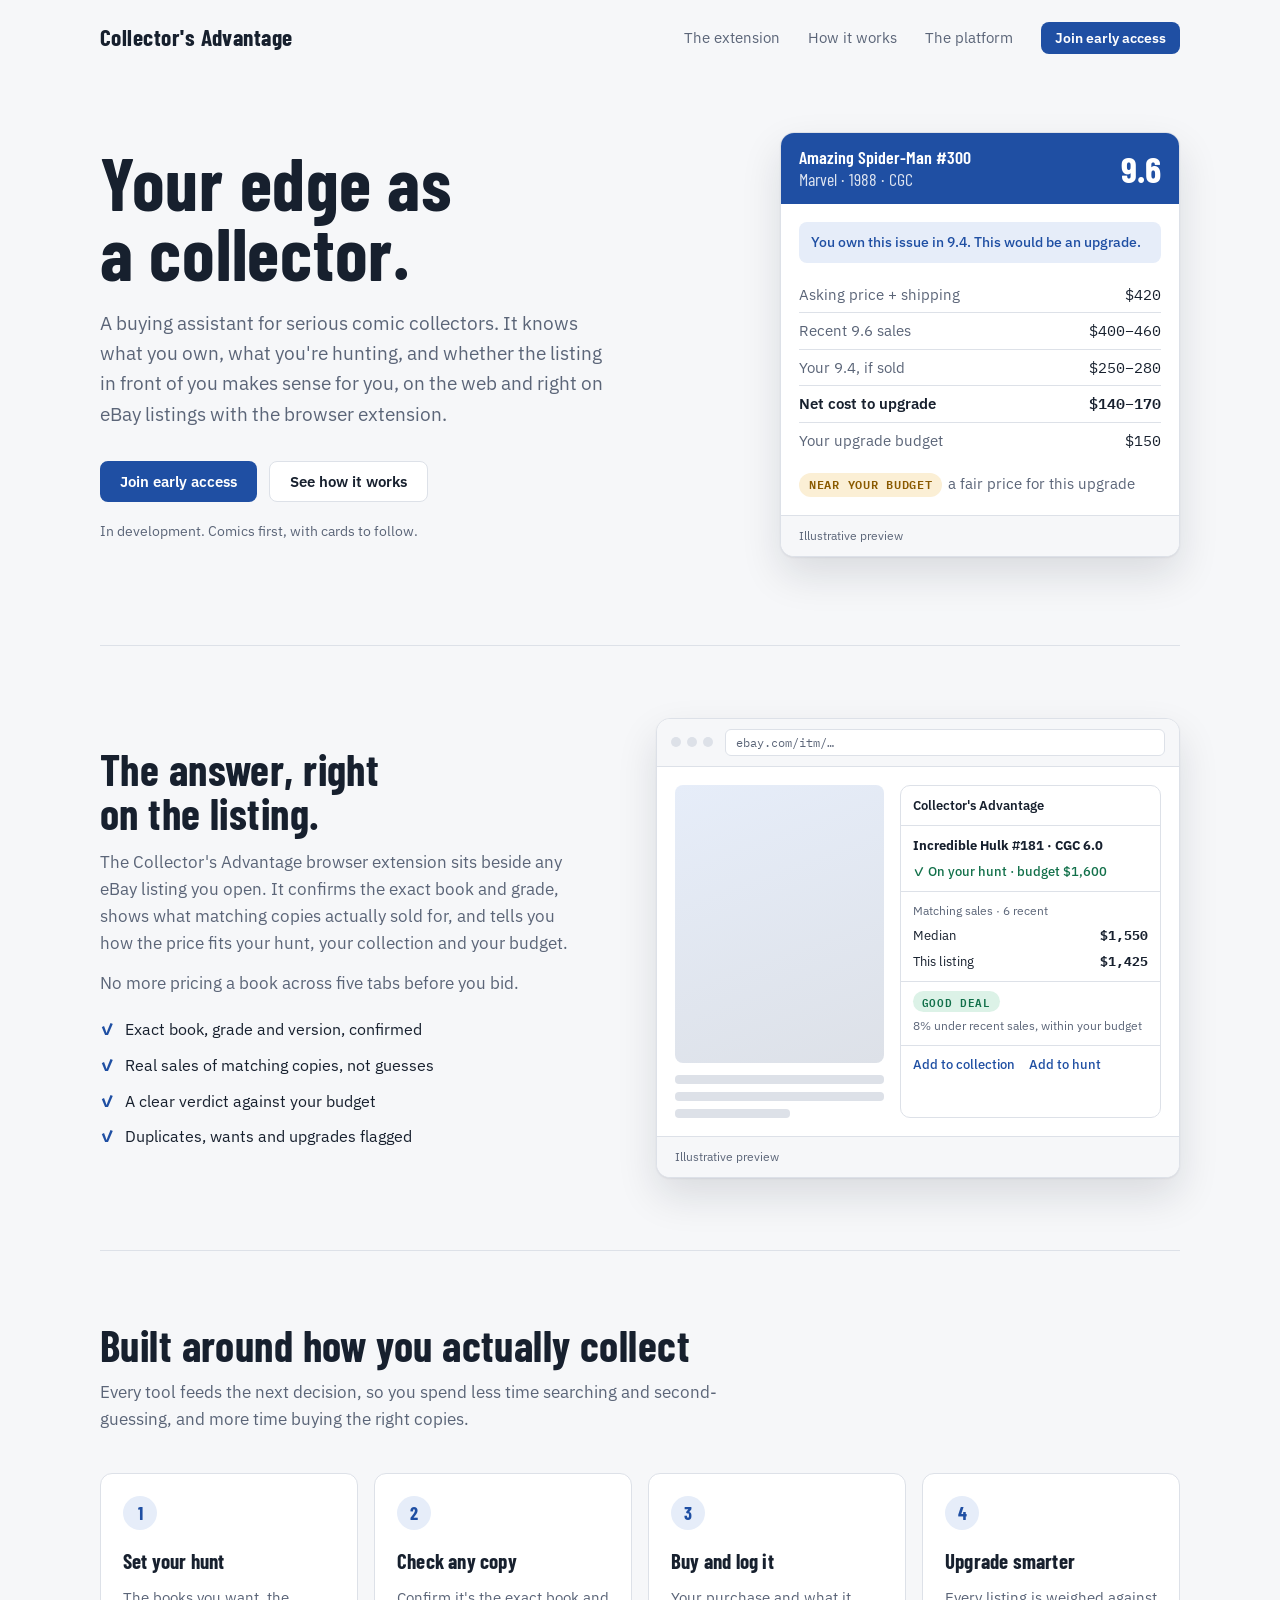
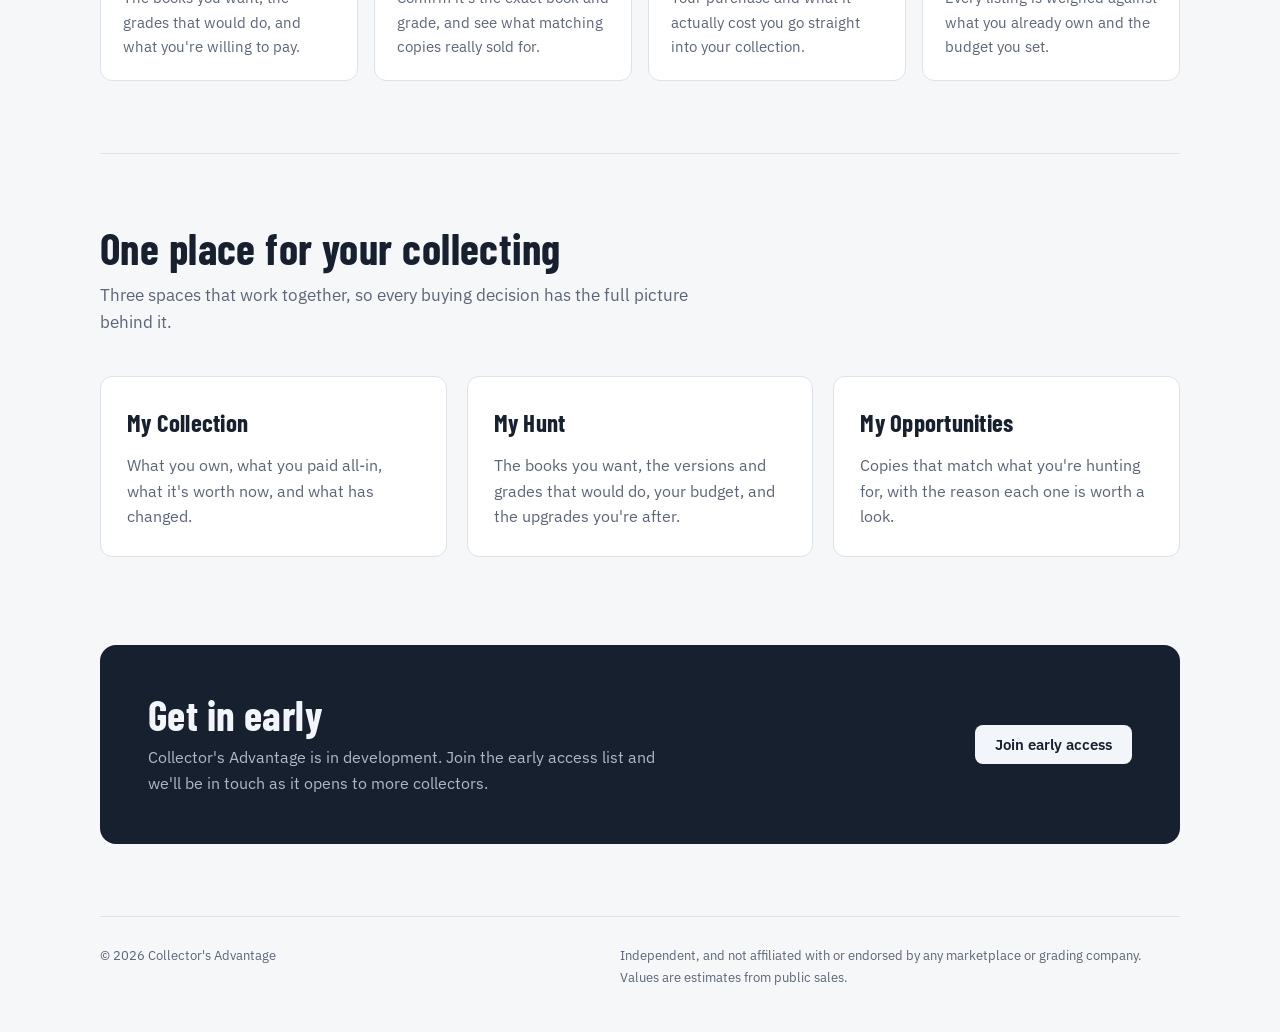
==== index.html @ 4ac9e735 "Collector's Advantage landing page" ====
<!doctype html>
<html lang="en">
<head>
  <meta charset="utf-8">
  <meta name="viewport" content="width=device-width, initial-scale=1, viewport-fit=cover">
  <title>Collector's Advantage</title>
  <meta name="description" content="A buying assistant for serious comic collectors. It knows what you own, what you're hunting, and whether a listing makes sense for you. In development.">
  <link rel="preconnect" href="https://fonts.googleapis.com">
  <link rel="preconnect" href="https://fonts.gstatic.com" crossorigin>
  <link rel="stylesheet" href="https://fonts.googleapis.com/css2?family=Barlow+Condensed:wght@600;700&family=IBM+Plex+Sans:wght@400;500;600&family=IBM+Plex+Mono:wght@500&display=swap">
  <style>
    /* Layout: nav with call to action; hero with the platform promise beside an upgrade preview; the collecting loop; the platform's three areas plus the listing check; early-access band */
    :root {
      --bg: #f6f7f9;
      --surface: #ffffff;
      --ink: #17202e;
      --muted: #5b6578;
      --line: #dde1e8;
      --accent: #1f4fa3;
      --accent-hover: #1a4389;
      --accent-ink: #ffffff;
      --accent-soft: #e6edf9;
      --warn: #8a5a00;
      --warn-soft: #fbefd5;
      --band: #17202e;
      --band-ink: #f2f5fa;
      --band-muted: #aeb8c9;
      --font-display: "Barlow Condensed", "Arial Narrow", sans-serif;
      --font-body: "IBM Plex Sans", system-ui, -apple-system, sans-serif;
      --font-data: "IBM Plex Mono", ui-monospace, Menlo, monospace;
      color-scheme: light;
    }
    @media (prefers-color-scheme: dark) {
      :root {
        --bg: #10141b; --surface: #171d27; --ink: #e7ebf2; --muted: #9aa4b6; --line: #2a3342;
        --accent: #7ea6ef; --accent-hover: #9ab9f3; --accent-ink: #0d1626; --accent-soft: #1c2a44;
        --warn: #f0c060; --warn-soft: #3a2d10;
        --band: #1c2a44; --band-ink: #f2f5fa; --band-muted: #b7c3d8;
        color-scheme: dark;
      }
    }
    * { box-sizing: border-box; }
    html { -webkit-text-size-adjust: 100%; scroll-behavior: smooth; }
    @media (prefers-reduced-motion: reduce) { html { scroll-behavior: auto; } }
    body {
      margin: 0; background: var(--bg); color: var(--ink);
      font: 16px/1.6 var(--font-body);
      padding-left: max(16px, env(safe-area-inset-left, 0px));
      padding-right: max(16px, env(safe-area-inset-right, 0px));
    }
    .wrap { max-width: 1080px; margin: 0 auto; }
    h1, h2, h3 { font-family: var(--font-display); margin: 0; text-wrap: balance; letter-spacing: .01em; }
    p { margin: 0; }
    a { color: var(--accent); }
    a:focus-visible, .btn:focus-visible { outline: 2px solid var(--accent); outline-offset: 3px; }
    .num { font-family: var(--font-data); font-variant-numeric: tabular-nums; }

    /* Buttons */
    .btn { display: inline-flex; align-items: center; gap: 8px; padding: 12px 20px; border-radius: 8px; font: 600 .95rem/1 var(--font-body); text-decoration: none; transition: background-color .15s, border-color .15s, transform .15s; }
    .btn-primary { background: var(--accent); color: var(--accent-ink); }
    .btn-primary:hover { background: var(--accent-hover); }
    .btn-secondary { border: 1px solid var(--line); background: var(--surface); color: var(--ink); }
    .btn-secondary:hover { border-color: var(--muted); }
    .btn-small { padding: 9px 14px; font-size: .88rem; }
    @media (prefers-reduced-motion: no-preference) { .btn:active { transform: translateY(1px); } }

    /* Nav */
    nav { display: flex; justify-content: space-between; align-items: center; padding-block: 22px; gap: 24px; }
    .brand { font: 700 1.45rem/1 var(--font-display); letter-spacing: .02em; color: var(--ink); text-decoration: none; }
    .nav-links { display: flex; align-items: center; gap: 28px; font-size: .93rem; }
    .nav-links a:not(.btn) { color: var(--muted); text-decoration: none; }
    .nav-links a:not(.btn):hover { color: var(--ink); }

    /* Hero */
    .hero { display: grid; grid-template-columns: minmax(0, 1.15fr) minmax(0, 1fr); gap: 56px; align-items: center; padding-block: 56px 88px; }
    .hero h1 { font-size: clamp(2.8rem, 7vw, 4.6rem); line-height: .96; font-weight: 700; }
    .hero .lede { font-size: 1.18rem; color: var(--muted); max-width: 46ch; margin-top: 20px; }
    .actions { display: flex; flex-wrap: wrap; gap: 12px; margin-top: 32px; }
    .note { margin-top: 18px; font-size: .88rem; color: var(--muted); }

    /* Upgrade preview, slab-label style */
    .slab { background: var(--surface); border: 1px solid var(--line); border-radius: 14px; overflow: hidden; box-shadow: 0 1px 2px rgba(15, 25, 45, .06), 0 18px 40px rgba(15, 25, 45, .12); max-width: 400px; justify-self: end; width: 100%; }
    .slab-label { background: var(--accent); color: var(--accent-ink); padding: 14px 18px; display: flex; justify-content: space-between; align-items: center; gap: 12px; }
    .slab-label .t { font: 600 1.12rem/1.2 var(--font-display); }
    .slab-label .t span { font-weight: 400; opacity: .85; }
    .slab-label .g { font: 700 2.3rem/1 var(--font-display); }
    .slab-body { padding: 18px; display: grid; gap: 14px; font-size: .92rem; }
    .owned { background: var(--accent-soft); color: var(--accent); border-radius: 8px; padding: 9px 12px; font-weight: 500; font-size: .88rem; }
    .kv { display: grid; grid-template-columns: minmax(0, 1fr) auto; margin: 0; }
    .kv dt, .kv dd { padding: 6px 0; border-top: 1px solid var(--line); }
    .kv dt { color: var(--muted); }
    .kv dd { margin: 0; text-align: right; font-family: var(--font-data); font-variant-numeric: tabular-nums; }
    .kv dt:first-of-type, .kv dd:first-of-type { border-top: 0; }
    .kv .total { color: var(--ink); font-weight: 600; }
    .verdict { display: inline-block; font: 600 .74rem/1 var(--font-data); letter-spacing: .06em; padding: 6px 10px; border-radius: 999px; background: var(--warn-soft); color: var(--warn); margin-right: 6px; }
    .muted { color: var(--muted); }
    .caption { font-size: .78rem; color: var(--muted); padding: 10px 18px; border-top: 1px solid var(--line); background: var(--bg); }

    /* Sections */
    section { padding-block: 72px; border-top: 1px solid var(--line); }
    .section-head { display: grid; gap: 12px; max-width: 640px; margin-bottom: 40px; }
    .section-head h2 { font-size: clamp(2rem, 4.4vw, 2.7rem); line-height: 1.02; }
    .section-head p { color: var(--muted); font-size: 1.05rem; }

    .steps { list-style: none; margin: 0; padding: 0; display: grid; grid-template-columns: repeat(4, minmax(0, 1fr)); gap: 16px; counter-reset: s; }
    .steps li { counter-increment: s; background: var(--surface); border: 1px solid var(--line); border-radius: 12px; padding: 22px; display: grid; gap: 8px; align-content: start; }
    .steps li::before { content: counter(s); display: grid; place-items: center; width: 34px; height: 34px; border-radius: 50%; background: var(--accent-soft); color: var(--accent); font: 700 1.15rem/1 var(--font-display); margin-bottom: 6px; }
    .steps h3 { font-size: 1.3rem; }
    .steps p { color: var(--muted); font-size: .95rem; }

    .areas { display: grid; grid-template-columns: repeat(3, minmax(0, 1fr)); gap: 20px; }
    .area { background: var(--surface); border: 1px solid var(--line); border-radius: 12px; padding: 26px; display: grid; gap: 10px; align-content: start; }
    .area h3 { font-size: 1.55rem; }
    .area p { color: var(--muted); }
    .anywhere { margin-top: 20px; background: var(--surface); border: 1px solid var(--line); border-radius: 12px; padding: 26px; display: grid; grid-template-columns: minmax(0, 1fr) minmax(0, 1.4fr); gap: 32px; align-items: center; }
    .anywhere h3 { font-size: 1.55rem; }
    .anywhere p { color: var(--muted); }

    /* Extension feature: copy beside a browser-window preview */
    .split { display: grid; grid-template-columns: minmax(0, 1fr) minmax(0, 1.05fr); gap: 56px; align-items: center; }
    .split-text { display: grid; gap: 14px; }
    .split-text h2 { font-size: clamp(2rem, 4.4vw, 2.7rem); line-height: 1.02; }
    .split-text p { color: var(--muted); font-size: 1.05rem; max-width: 48ch; }
    .checks { list-style: none; margin: 6px 0 0; padding: 0; display: grid; gap: 10px; }
    .checks li { display: flex; gap: 10px; align-items: baseline; }
    .checks li::before { content: "✓"; color: var(--accent); font-weight: 700; }
    .ext { background: var(--surface); border: 1px solid var(--line); border-radius: 14px; overflow: hidden; box-shadow: 0 1px 2px rgba(15, 25, 45, .06), 0 18px 40px rgba(15, 25, 45, .12); }
    .ext-bar { display: flex; align-items: center; gap: 12px; padding: 10px 14px; border-bottom: 1px solid var(--line); background: var(--bg); }
    .ext-dots { display: flex; gap: 6px; }
    .ext-dots i { width: 10px; height: 10px; border-radius: 50%; background: var(--line); }
    .ext-url { flex: 1; font: .78rem/1 var(--font-data); color: var(--muted); background: var(--surface); border: 1px solid var(--line); border-radius: 6px; padding: 6px 10px; }
    .ext-body { display: grid; grid-template-columns: minmax(0, 1fr) minmax(0, 1.25fr); gap: 16px; padding: 18px; }
    .ext-listing { display: grid; gap: 12px; align-content: start; }
    .ext-photo { aspect-ratio: 3 / 4; border-radius: 8px; background: linear-gradient(160deg, var(--accent-soft), var(--line)); }
    .ext-lines { display: grid; gap: 8px; }
    .ext-lines i { height: 9px; border-radius: 4px; background: var(--line); }
    .ext-lines i.short { width: 55%; }
    .ext-panel { border: 1px solid var(--line); border-radius: 10px; font-size: .84rem; display: grid; align-content: start; }
    .ext-head { padding: 9px 12px; border-bottom: 1px solid var(--line); font-weight: 600; }
    .ext-sec { padding: 9px 12px; border-bottom: 1px solid var(--line); display: grid; gap: 4px; }
    .ext-ok { color: #12704a; font-weight: 500; }
    .ext-m { color: var(--muted); font-size: .78rem; }
    .ext-row { display: flex; justify-content: space-between; }
    .ext-pill { justify-self: start; font: 600 .7rem/1 var(--font-data); letter-spacing: .06em; padding: 5px 9px; border-radius: 999px; background: #dcf2e7; color: #12704a; }
    .ext-actions { display: flex; gap: 14px; padding: 9px 12px; color: var(--accent); font-weight: 500; font-size: .8rem; }

    /* Early access band */
    .band { background: var(--band); color: var(--band-ink); border-radius: 16px; padding: 48px; display: grid; grid-template-columns: minmax(0, 1fr) auto; gap: 32px; align-items: center; }
    .band h2 { font-size: clamp(2rem, 4.4vw, 2.6rem); line-height: 1.02; }
    .band p { color: var(--band-muted); margin-top: 10px; max-width: 54ch; }
    .band .btn-primary { background: var(--band-ink); color: var(--band); }
    .band .btn-primary:hover { background: #ffffff; }
    .early { border-top: 0; padding-top: 16px; }

    footer { padding-block: 28px 44px; border-top: 1px solid var(--line); color: var(--muted); font-size: .84rem; display: flex; flex-wrap: wrap; justify-content: space-between; gap: 8px 32px; }
    footer .legal { max-width: 70ch; }

    @media (max-width: 960px) {
      .steps { grid-template-columns: repeat(2, minmax(0, 1fr)); }
    }
    @media (max-width: 860px) {
      .nav-links a:not(.btn) { display: none; }
      .hero { grid-template-columns: minmax(0, 1fr); gap: 40px; padding-block: 24px 56px; }
      .slab { justify-self: stretch; max-width: none; }
      .areas, .anywhere, .split { grid-template-columns: minmax(0, 1fr); }
      .split { gap: 32px; }
      .anywhere { gap: 8px; }
      .band { grid-template-columns: minmax(0, 1fr); padding: 32px 24px; }
      section { padding-block: 52px; }
    }
    @media (max-width: 560px) {
      .steps { grid-template-columns: minmax(0, 1fr); }
    }
  </style>
</head>
<body>
  <div class="wrap">
    <nav aria-label="Main">
      <a class="brand" href="/">Collector's Advantage</a>
      <div class="nav-links">
        <a href="#extension">The extension</a>
        <a href="#how">How it works</a>
        <a href="#platform">The platform</a>
        <a class="btn btn-primary btn-small" href="mailto:hello@collectoradvantage.com?subject=Early%20access">Join early access</a>
      </div>
    </nav>

    <header class="hero">
      <div>
        <h1>Your edge as a collector.</h1>
        <p class="lede">A buying assistant for serious comic collectors. It knows what you own, what you're hunting, and whether the listing in front of you makes sense for you, on the web and right on eBay listings with the browser extension.</p>
        <div class="actions">
          <a class="btn btn-primary" href="mailto:hello@collectoradvantage.com?subject=Early%20access">Join early access</a>
          <a class="btn btn-secondary" href="#how">See how it works</a>
        </div>
        <p class="note">In development. Comics first, with cards to follow.</p>
      </div>

      <aside class="slab" aria-label="Preview of an upgrade check">
        <div class="slab-label">
          <div class="t">Amazing Spider-Man #300<br><span>Marvel · 1988 · CGC</span></div>
          <div class="g">9.6</div>
        </div>
        <div class="slab-body">
          <div class="owned">You own this issue in 9.4. This would be an upgrade.</div>
          <dl class="kv">
            <dt>Asking price + shipping</dt><dd>$420</dd>
            <dt>Recent 9.6 sales</dt><dd>$400–460</dd>
            <dt>Your 9.4, if sold</dt><dd>$250–280</dd>
            <dt class="total">Net cost to upgrade</dt><dd class="total">$140–170</dd>
            <dt>Your upgrade budget</dt><dd>$150</dd>
          </dl>
          <div><span class="verdict">NEAR YOUR BUDGET</span><span class="muted">a fair price for this upgrade</span></div>
        </div>
        <div class="caption">Illustrative preview</div>
      </aside>
    </header>

    <section id="extension" aria-labelledby="extension-title">
      <div class="split">
        <div class="split-text">
          <h2 id="extension-title">The answer, right on the listing.</h2>
          <p>The Collector's Advantage browser extension sits beside any eBay listing you open. It confirms the exact book and grade, shows what matching copies actually sold for, and tells you how the price fits your hunt, your collection and your budget.</p>
          <p>No more pricing a book across five tabs before you bid.</p>
          <ul class="checks">
            <li>Exact book, grade and version, confirmed</li>
            <li>Real sales of matching copies, not guesses</li>
            <li>A clear verdict against your budget</li>
            <li>Duplicates, wants and upgrades flagged</li>
          </ul>
        </div>
        <aside class="ext" aria-label="Preview of the browser extension on a listing">
          <div class="ext-bar"><span class="ext-dots" aria-hidden="true"><i></i><i></i><i></i></span><span class="ext-url">ebay.com/itm/…</span></div>
          <div class="ext-body">
            <div class="ext-listing" aria-hidden="true">
              <div class="ext-photo"></div>
              <div class="ext-lines"><i></i><i></i><i class="short"></i></div>
            </div>
            <div class="ext-panel">
              <div class="ext-head">Collector's Advantage</div>
              <div class="ext-sec"><b>Incredible Hulk #181 · CGC 6.0</b><div class="ext-ok">✓ On your hunt · budget $1,600</div></div>
              <div class="ext-sec"><div class="ext-m">Matching sales · 6 recent</div><div class="ext-row"><span>Median</span><b class="num">$1,550</b></div><div class="ext-row"><span>This listing</span><b class="num">$1,425</b></div></div>
              <div class="ext-sec"><span class="ext-pill">GOOD DEAL</span><div class="ext-m">8% under recent sales, within your budget</div></div>
              <div class="ext-actions"><span>Add to collection</span><span>Add to hunt</span></div>
            </div>
          </div>
          <div class="caption">Illustrative preview</div>
        </aside>
      </div>
    </section>

    <section id="how" aria-labelledby="how-title">
      <div class="section-head">
        <h2 id="how-title">Built around how you actually collect</h2>
        <p>Every tool feeds the next decision, so you spend less time searching and second-guessing, and more time buying the right copies.</p>
      </div>
      <ol class="steps">
        <li><h3>Set your hunt</h3><p>The books you want, the grades that would do, and what you're willing to pay.</p></li>
        <li><h3>Check any copy</h3><p>Confirm it's the exact book and grade, and see what matching copies really sold for.</p></li>
        <li><h3>Buy and log it</h3><p>Your purchase and what it actually cost you go straight into your collection.</p></li>
        <li><h3>Upgrade smarter</h3><p>Every listing is weighed against what you already own and the budget you set.</p></li>
      </ol>
    </section>

    <section id="platform" aria-labelledby="platform-title">
      <div class="section-head">
        <h2 id="platform-title">One place for your collecting</h2>
        <p>Three spaces that work together, so every buying decision has the full picture behind it.</p>
      </div>
      <div class="areas">
        <div class="area"><h3>My Collection</h3><p>What you own, what you paid all-in, what it's worth now, and what has changed.</p></div>
        <div class="area"><h3>My Hunt</h3><p>The books you want, the versions and grades that would do, your budget, and the upgrades you're after.</p></div>
        <div class="area"><h3>My Opportunities</h3><p>Copies that match what you're hunting for, with the reason each one is worth a look.</p></div>
      </div>
    </section>

    <section class="early" aria-labelledby="early-title">
      <div class="band">
        <div>
          <h2 id="early-title">Get in early</h2>
          <p>Collector's Advantage is in development. Join the early access list and we'll be in touch as it opens to more collectors.</p>
        </div>
        <a class="btn btn-primary" href="mailto:hello@collectoradvantage.com?subject=Early%20access">Join early access</a>
      </div>
    </section>

    <footer>
      <span>© 2026 Collector's Advantage</span>
      <span class="legal">Independent, and not affiliated with or endorsed by any marketplace or grading company. Values are estimates from public sales.</span>
    </footer>
  </div>
</body>
</html>
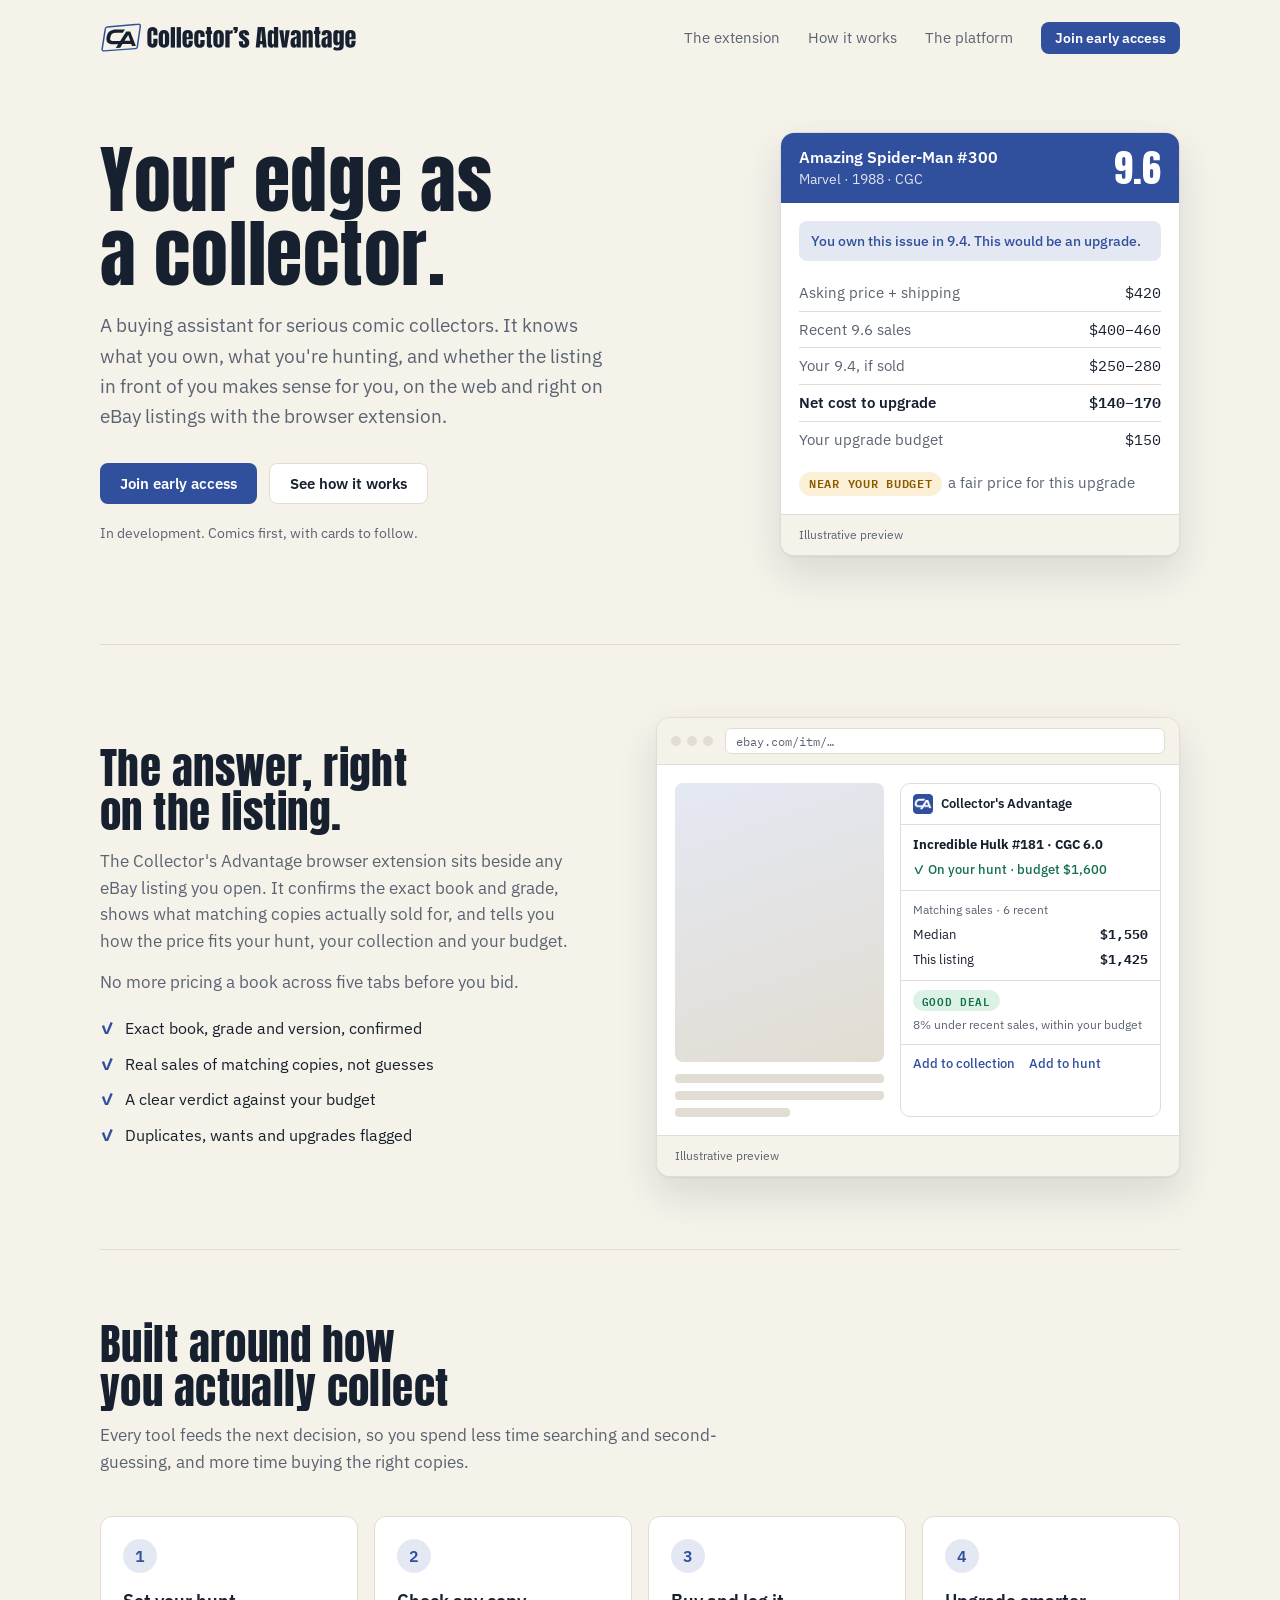
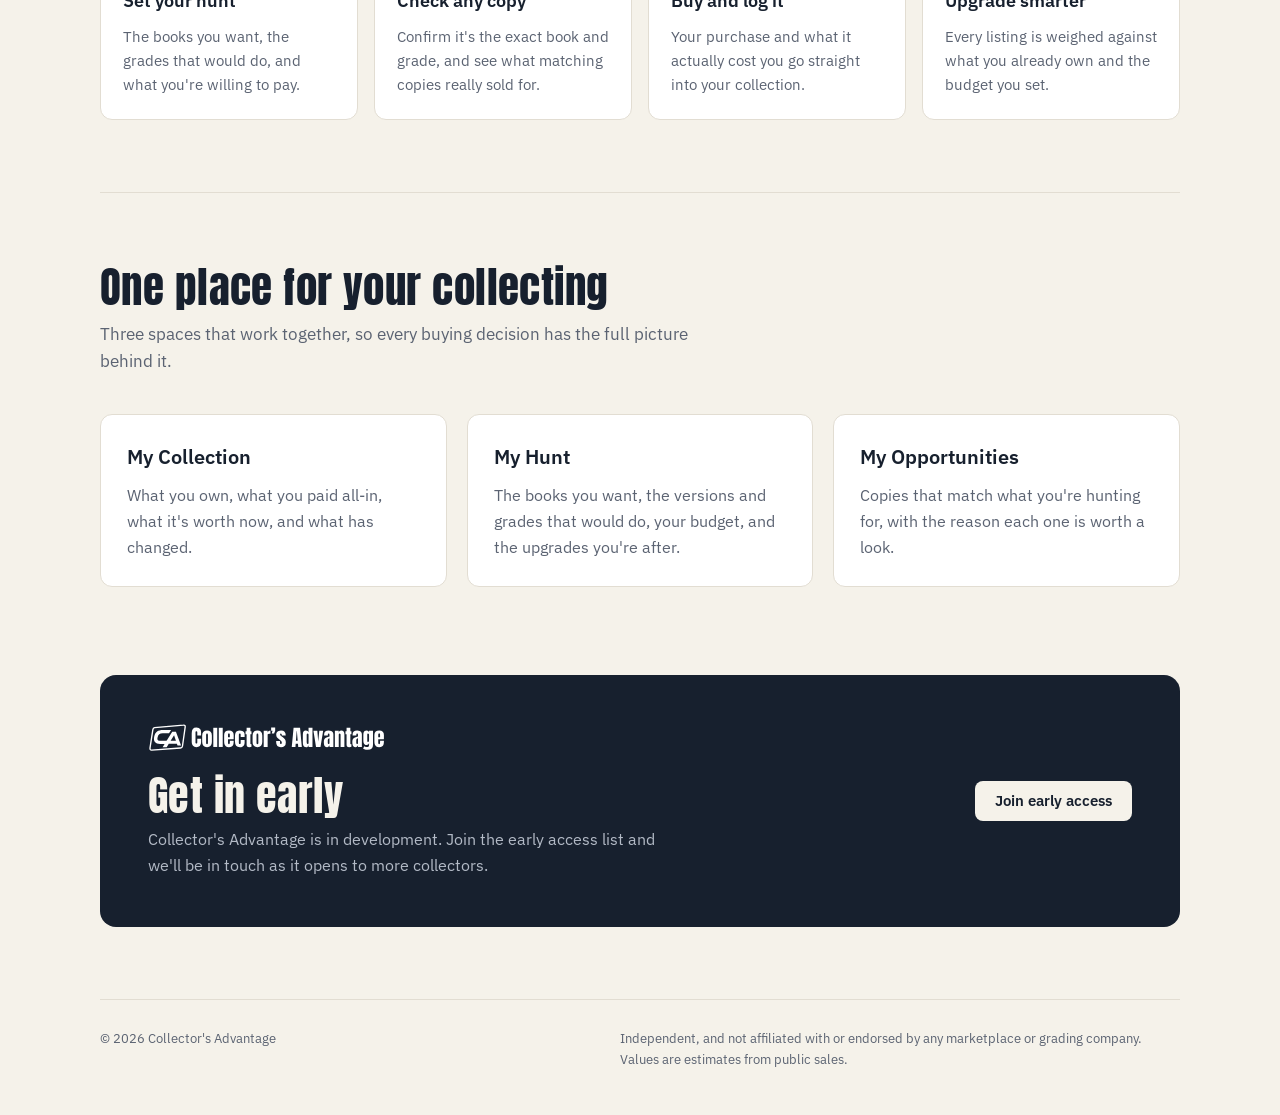
==== commit 5788b0ff: "Brand: logos, favicon, palette and Anton headings" ====
--- a/index.html
+++ b/index.html
@@ -5,27 +5,32 @@
   <meta name="viewport" content="width=device-width, initial-scale=1, viewport-fit=cover">
   <title>Collector's Advantage</title>
   <meta name="description" content="A buying assistant for serious comic collectors. It knows what you own, what you're hunting, and whether a listing makes sense for you. In development.">
+  <link rel="icon" href="brand/icons/favicon.ico" sizes="any">
+  <link rel="apple-touch-icon" href="brand/icons/icon-180.png">
+  <link rel="stylesheet" href="brand/brand-tokens.css">
   <link rel="preconnect" href="https://fonts.googleapis.com">
   <link rel="preconnect" href="https://fonts.gstatic.com" crossorigin>
-  <link rel="stylesheet" href="https://fonts.googleapis.com/css2?family=Barlow+Condensed:wght@600;700&family=IBM+Plex+Sans:wght@400;500;600&family=IBM+Plex+Mono:wght@500&display=swap">
+  <link rel="stylesheet" href="https://fonts.googleapis.com/css2?family=IBM+Plex+Sans:wght@400;500;600&family=IBM+Plex+Mono:wght@500&display=swap">
   <style>
     /* Layout: nav with call to action; hero with the platform promise beside an upgrade preview; the collecting loop; the platform's three areas plus the listing check; early-access band */
     :root {
-      --bg: #f6f7f9;
-      --surface: #ffffff;
-      --ink: #17202e;
-      --muted: #5b6578;
-      --line: #dde1e8;
-      --accent: #1f4fa3;
-      --accent-hover: #1a4389;
-      --accent-ink: #ffffff;
-      --accent-soft: #e6edf9;
+      /* Brand palette from brand/brand-tokens.css */
+      --bg: var(--ca-ivory);
+      --surface: var(--ca-white);
+      --ink: var(--ca-charcoal);
+      --muted: #5b6372;
+      --line: #e2ddd2;
+      --accent: var(--ca-cobalt);
+      --accent-hover: #27427f;
+      --accent-ink: var(--ca-white);
+      --accent-soft: #e4e8f3;
       --warn: #8a5a00;
       --warn-soft: #fbefd5;
-      --band: #17202e;
-      --band-ink: #f2f5fa;
-      --band-muted: #aeb8c9;
-      --font-display: "Barlow Condensed", "Arial Narrow", sans-serif;
+      --band: var(--ca-charcoal);
+      --band-ink: #f5f2ea;
+      --band-muted: #b3bac6;
+      /* Anton is used sparingly: h1, h2 and the slab grade only */
+      --font-display: var(--ca-font-display);
       --font-body: "IBM Plex Sans", system-ui, -apple-system, sans-serif;
       --font-data: "IBM Plex Mono", ui-monospace, Menlo, monospace;
       color-scheme: light;
@@ -33,7 +38,7 @@
     @media (prefers-color-scheme: dark) {
       :root {
         --bg: #10141b; --surface: #171d27; --ink: #e7ebf2; --muted: #9aa4b6; --line: #2a3342;
-        --accent: #7ea6ef; --accent-hover: #9ab9f3; --accent-ink: #0d1626; --accent-soft: #1c2a44;
+        --accent: #8fa9e8; --accent-hover: #a9bdee; --accent-ink: #0d1626; --accent-soft: #1c2a44;
         --warn: #f0c060; --warn-soft: #3a2d10;
         --band: #1c2a44; --band-ink: #f2f5fa; --band-muted: #b7c3d8;
         color-scheme: dark;
@@ -49,7 +54,10 @@
       padding-right: max(16px, env(safe-area-inset-right, 0px));
     }
     .wrap { max-width: 1080px; margin: 0 auto; }
-    h1, h2, h3 { font-family: var(--font-display); margin: 0; text-wrap: balance; letter-spacing: .01em; }
+    h1, h2, h3 { margin: 0; text-wrap: balance; }
+    /* Anton has a single weight; it's used only for the big headings */
+    h1, h2 { font-family: var(--font-display); font-weight: 400; letter-spacing: .01em; }
+    h3 { font-family: var(--font-body); font-weight: 600; letter-spacing: 0; }
     p { margin: 0; }
     a { color: var(--accent); }
     a:focus-visible, .btn:focus-visible { outline: 2px solid var(--accent); outline-offset: 3px; }
@@ -66,14 +74,22 @@
 
     /* Nav */
     nav { display: flex; justify-content: space-between; align-items: center; padding-block: 22px; gap: 24px; }
-    .brand { font: 700 1.45rem/1 var(--font-display); letter-spacing: .02em; color: var(--ink); text-decoration: none; }
+    /* Supplied logo artwork, referenced directly; height follows the SVG's own proportions */
+    .brand { display: block; line-height: 0; flex-shrink: 0; }
+    .brand img { display: block; height: auto; }
+    .brand .logo-full { width: 260px; }
+    .brand .logo-mark { width: 52px; display: none; }
+    @media (max-width: 560px) {
+      .brand .logo-full { display: none; }
+      .brand .logo-mark { display: block; }
+    }
     .nav-links { display: flex; align-items: center; gap: 28px; font-size: .93rem; }
     .nav-links a:not(.btn) { color: var(--muted); text-decoration: none; }
     .nav-links a:not(.btn):hover { color: var(--ink); }
 
     /* Hero */
     .hero { display: grid; grid-template-columns: minmax(0, 1.15fr) minmax(0, 1fr); gap: 56px; align-items: center; padding-block: 56px 88px; }
-    .hero h1 { font-size: clamp(2.8rem, 7vw, 4.6rem); line-height: .96; font-weight: 700; }
+    .hero h1 { font-size: clamp(2.8rem, 7vw, 4.6rem); line-height: 1; }
     .hero .lede { font-size: 1.18rem; color: var(--muted); max-width: 46ch; margin-top: 20px; }
     .actions { display: flex; flex-wrap: wrap; gap: 12px; margin-top: 32px; }
     .note { margin-top: 18px; font-size: .88rem; color: var(--muted); }
@@ -81,9 +97,9 @@
     /* Upgrade preview, slab-label style */
     .slab { background: var(--surface); border: 1px solid var(--line); border-radius: 14px; overflow: hidden; box-shadow: 0 1px 2px rgba(15, 25, 45, .06), 0 18px 40px rgba(15, 25, 45, .12); max-width: 400px; justify-self: end; width: 100%; }
     .slab-label { background: var(--accent); color: var(--accent-ink); padding: 14px 18px; display: flex; justify-content: space-between; align-items: center; gap: 12px; }
-    .slab-label .t { font: 600 1.12rem/1.2 var(--font-display); }
-    .slab-label .t span { font-weight: 400; opacity: .85; }
-    .slab-label .g { font: 700 2.3rem/1 var(--font-display); }
+    .slab-label .t { font: 600 1rem/1.3 var(--font-body); }
+    .slab-label .t span { font-weight: 400; opacity: .85; font-size: .9rem; }
+    .slab-label .g { font: 400 2.4rem/1 var(--font-display); }
     .slab-body { padding: 18px; display: grid; gap: 14px; font-size: .92rem; }
     .owned { background: var(--accent-soft); color: var(--accent); border-radius: 8px; padding: 9px 12px; font-weight: 500; font-size: .88rem; }
     .kv { display: grid; grid-template-columns: minmax(0, 1fr) auto; margin: 0; }
@@ -104,13 +120,13 @@
 
     .steps { list-style: none; margin: 0; padding: 0; display: grid; grid-template-columns: repeat(4, minmax(0, 1fr)); gap: 16px; counter-reset: s; }
     .steps li { counter-increment: s; background: var(--surface); border: 1px solid var(--line); border-radius: 12px; padding: 22px; display: grid; gap: 8px; align-content: start; }
-    .steps li::before { content: counter(s); display: grid; place-items: center; width: 34px; height: 34px; border-radius: 50%; background: var(--accent-soft); color: var(--accent); font: 700 1.15rem/1 var(--font-display); margin-bottom: 6px; }
-    .steps h3 { font-size: 1.3rem; }
+    .steps li::before { content: counter(s); display: grid; place-items: center; width: 34px; height: 34px; border-radius: 50%; background: var(--accent-soft); color: var(--accent); font: 600 1rem/1 var(--font-body); margin-bottom: 6px; }
+    .steps h3 { font-size: 1.12rem; }
     .steps p { color: var(--muted); font-size: .95rem; }
 
     .areas { display: grid; grid-template-columns: repeat(3, minmax(0, 1fr)); gap: 20px; }
     .area { background: var(--surface); border: 1px solid var(--line); border-radius: 12px; padding: 26px; display: grid; gap: 10px; align-content: start; }
-    .area h3 { font-size: 1.55rem; }
+    .area h3 { font-size: 1.25rem; }
     .area p { color: var(--muted); }
     .anywhere { margin-top: 20px; background: var(--surface); border: 1px solid var(--line); border-radius: 12px; padding: 26px; display: grid; grid-template-columns: minmax(0, 1fr) minmax(0, 1.4fr); gap: 32px; align-items: center; }
     .anywhere h3 { font-size: 1.55rem; }
@@ -136,7 +152,8 @@
     .ext-lines i { height: 9px; border-radius: 4px; background: var(--line); }
     .ext-lines i.short { width: 55%; }
     .ext-panel { border: 1px solid var(--line); border-radius: 10px; font-size: .84rem; display: grid; align-content: start; }
-    .ext-head { padding: 9px 12px; border-bottom: 1px solid var(--line); font-weight: 600; }
+    .ext-head { padding: 9px 12px; border-bottom: 1px solid var(--line); font-weight: 600; display: flex; align-items: center; gap: 8px; }
+    .ext-head img { width: 20px; height: 20px; }
     .ext-sec { padding: 9px 12px; border-bottom: 1px solid var(--line); display: grid; gap: 4px; }
     .ext-ok { color: #12704a; font-weight: 500; }
     .ext-m { color: var(--muted); font-size: .78rem; }
@@ -147,6 +164,7 @@
     /* Early access band */
     .band { background: var(--band); color: var(--band-ink); border-radius: 16px; padding: 48px; display: grid; grid-template-columns: minmax(0, 1fr) auto; gap: 32px; align-items: center; }
     .band h2 { font-size: clamp(2rem, 4.4vw, 2.6rem); line-height: 1.02; }
+    .band-logo { display: block; width: 240px; max-width: 100%; height: auto; margin-bottom: 22px; }
     .band p { color: var(--band-muted); margin-top: 10px; max-width: 54ch; }
     .band .btn-primary { background: var(--band-ink); color: var(--band); }
     .band .btn-primary:hover { background: #ffffff; }
@@ -176,7 +194,16 @@
 <body>
   <div class="wrap">
     <nav aria-label="Main">
-      <a class="brand" href="/">Collector's Advantage</a>
+      <a class="brand" href="/" aria-label="Collector’s Advantage home">
+        <picture>
+          <source media="(prefers-color-scheme: dark)" srcset="brand/logos/ca-logo-horizontal-white.svg">
+          <img class="logo-full" src="brand/logos/ca-logo-horizontal-primary.svg" alt="Collector’s Advantage" width="260" height="32">
+        </picture>
+        <picture>
+          <source media="(prefers-color-scheme: dark)" srcset="brand/logos/ca-mark-white.svg">
+          <img class="logo-mark" src="brand/logos/ca-mark-primary.svg" alt="Collector’s Advantage" width="52" height="39">
+        </picture>
+      </a>
       <div class="nav-links">
         <a href="#extension">The extension</a>
         <a href="#how">How it works</a>
@@ -237,7 +264,7 @@
               <div class="ext-lines"><i></i><i></i><i class="short"></i></div>
             </div>
             <div class="ext-panel">
-              <div class="ext-head">Collector's Advantage</div>
+              <div class="ext-head"><img src="brand/icons/icon-24.png" alt="" width="20" height="20">Collector's Advantage</div>
               <div class="ext-sec"><b>Incredible Hulk #181 · CGC 6.0</b><div class="ext-ok">✓ On your hunt · budget $1,600</div></div>
               <div class="ext-sec"><div class="ext-m">Matching sales · 6 recent</div><div class="ext-row"><span>Median</span><b class="num">$1,550</b></div><div class="ext-row"><span>This listing</span><b class="num">$1,425</b></div></div>
               <div class="ext-sec"><span class="ext-pill">GOOD DEAL</span><div class="ext-m">8% under recent sales, within your budget</div></div>
@@ -277,6 +304,7 @@
     <section class="early" aria-labelledby="early-title">
       <div class="band">
         <div>
+          <img class="band-logo" src="brand/logos/ca-logo-horizontal-white.svg" alt="Collector’s Advantage" width="240" height="30">
           <h2 id="early-title">Get in early</h2>
           <p>Collector's Advantage is in development. Join the early access list and we'll be in touch as it opens to more collectors.</p>
         </div>
--- a/brand/brand-tokens.css
+++ b/brand/brand-tokens.css
@@ -0,0 +1,16 @@
+/* Collector’s Advantage — original direction, v1 */
+:root {
+  --ca-cobalt: #304F9D;
+  --ca-ivory: #F5F2EA;
+  --ca-charcoal: #17202E;
+  --ca-white: #FFFFFF;
+  --ca-font-display: "Anton", "Arial Narrow", sans-serif;
+  --ca-font-body: system-ui, -apple-system, "Segoe UI", sans-serif;
+}
+@font-face {
+  font-family: "Anton";
+  src: url("./fonts/Anton-Regular.ttf") format("truetype");
+  font-style: normal;
+  font-weight: 400;
+  font-display: swap;
+}
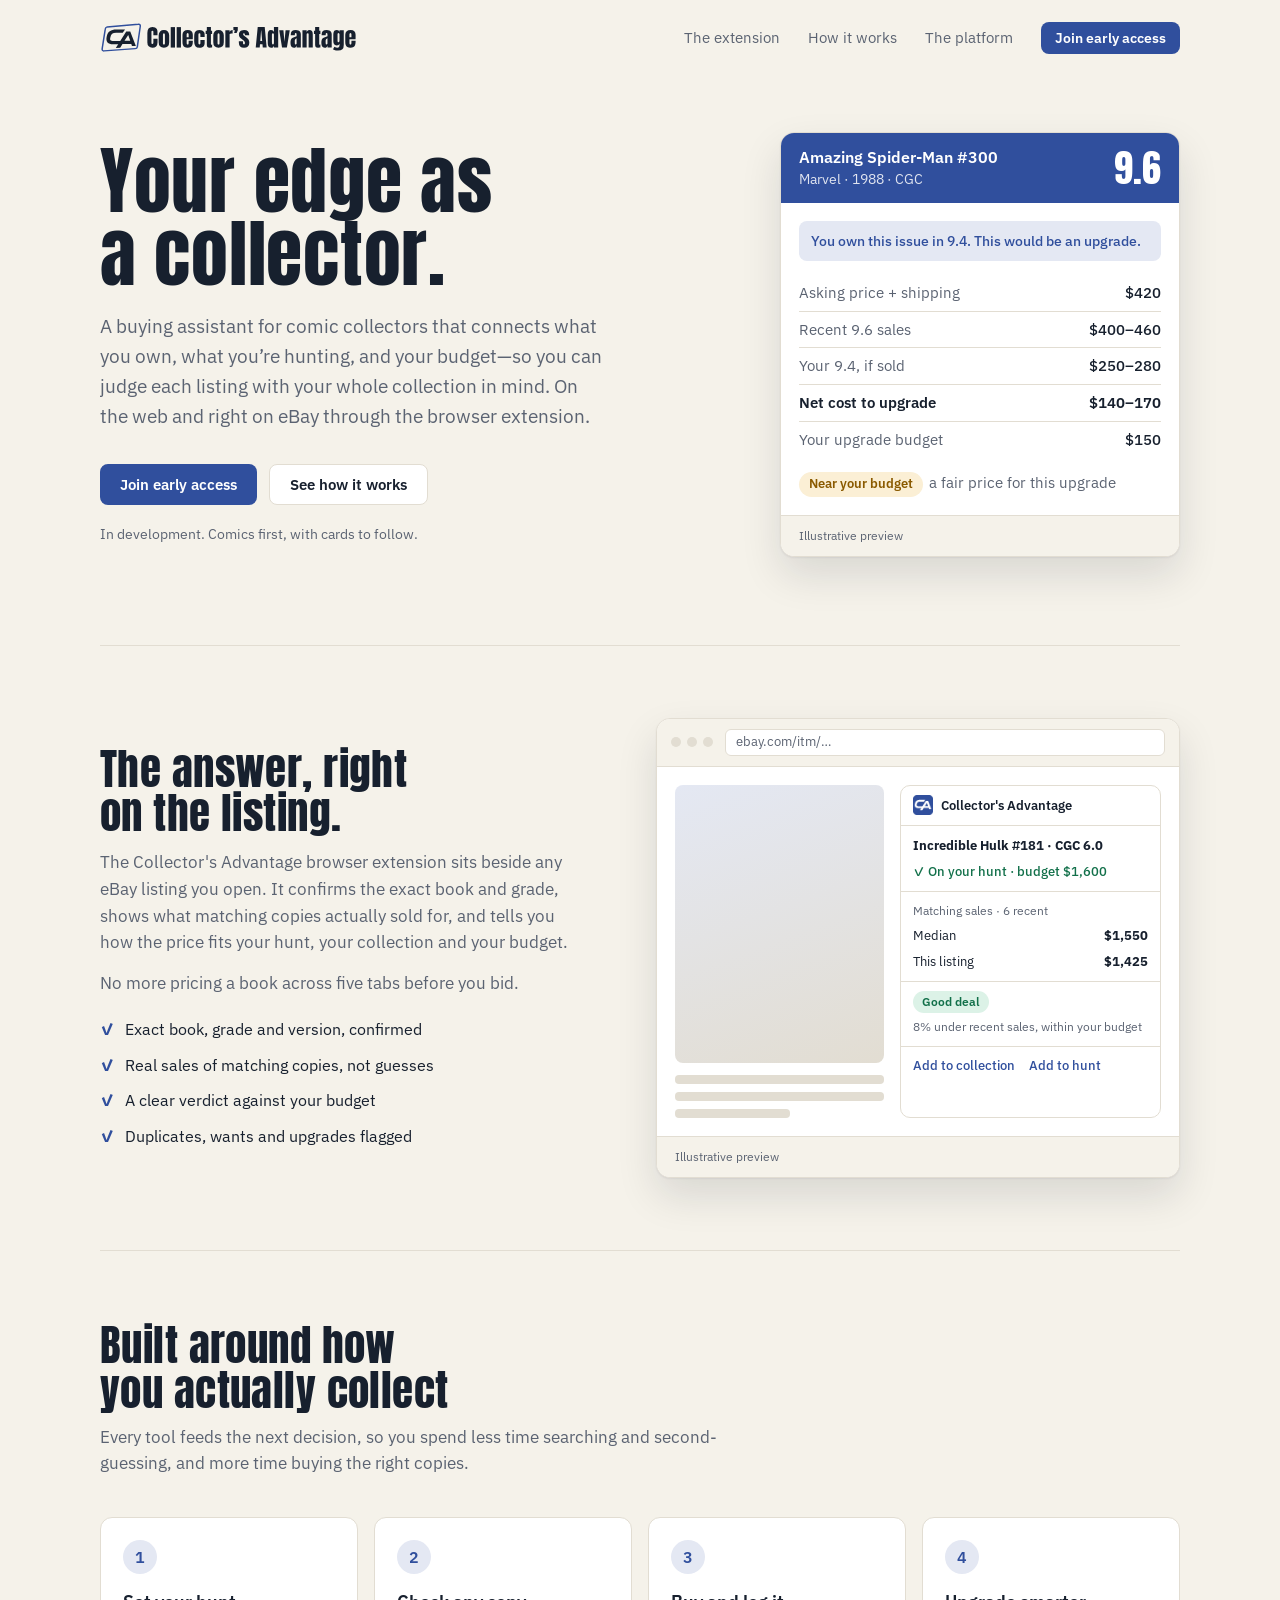
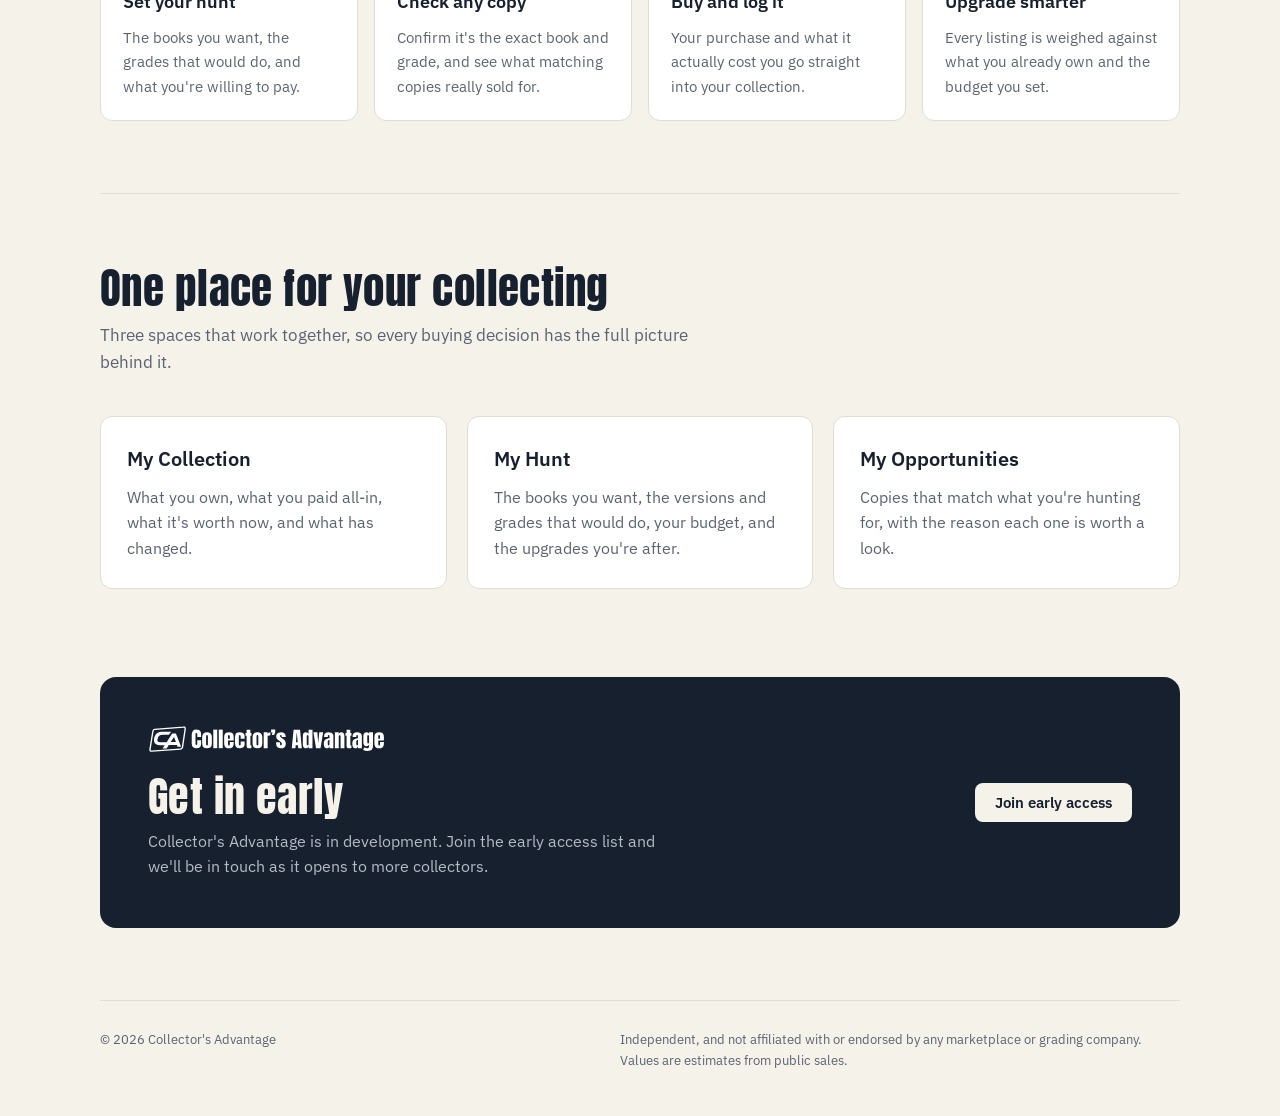
==== commit 189e347e: "Hero copy; regular-width type for prices and labels in previews" ====
--- a/index.html
+++ b/index.html
@@ -10,7 +10,7 @@
   <link rel="stylesheet" href="brand/brand-tokens.css">
   <link rel="preconnect" href="https://fonts.googleapis.com">
   <link rel="preconnect" href="https://fonts.gstatic.com" crossorigin>
-  <link rel="stylesheet" href="https://fonts.googleapis.com/css2?family=IBM+Plex+Sans:wght@400;500;600&family=IBM+Plex+Mono:wght@500&display=swap">
+  <link rel="stylesheet" href="https://fonts.googleapis.com/css2?family=IBM+Plex+Sans:wght@400;500;600&display=swap">
   <style>
     /* Layout: nav with call to action; hero with the platform promise beside an upgrade preview; the collecting loop; the platform's three areas plus the listing check; early-access band */
     :root {
@@ -32,7 +32,6 @@
       /* Anton is used sparingly: h1, h2 and the slab grade only */
       --font-display: var(--ca-font-display);
       --font-body: "IBM Plex Sans", system-ui, -apple-system, sans-serif;
-      --font-data: "IBM Plex Mono", ui-monospace, Menlo, monospace;
       color-scheme: light;
     }
     @media (prefers-color-scheme: dark) {
@@ -61,7 +60,7 @@
     p { margin: 0; }
     a { color: var(--accent); }
     a:focus-visible, .btn:focus-visible { outline: 2px solid var(--accent); outline-offset: 3px; }
-    .num { font-family: var(--font-data); font-variant-numeric: tabular-nums; }
+    .num { font-variant-numeric: tabular-nums; }
 
     /* Buttons */
     .btn { display: inline-flex; align-items: center; gap: 8px; padding: 12px 20px; border-radius: 8px; font: 600 .95rem/1 var(--font-body); text-decoration: none; transition: background-color .15s, border-color .15s, transform .15s; }
@@ -105,10 +104,10 @@
     .kv { display: grid; grid-template-columns: minmax(0, 1fr) auto; margin: 0; }
     .kv dt, .kv dd { padding: 6px 0; border-top: 1px solid var(--line); }
     .kv dt { color: var(--muted); }
-    .kv dd { margin: 0; text-align: right; font-family: var(--font-data); font-variant-numeric: tabular-nums; }
+    .kv dd { margin: 0; text-align: right; font-weight: 500; font-variant-numeric: tabular-nums; }
     .kv dt:first-of-type, .kv dd:first-of-type { border-top: 0; }
     .kv .total { color: var(--ink); font-weight: 600; }
-    .verdict { display: inline-block; font: 600 .74rem/1 var(--font-data); letter-spacing: .06em; padding: 6px 10px; border-radius: 999px; background: var(--warn-soft); color: var(--warn); margin-right: 6px; }
+    .verdict { display: inline-block; font: 600 .8rem/1 var(--font-body); padding: 6px 10px; border-radius: 999px; background: var(--warn-soft); color: var(--warn); margin-right: 6px; }
     .muted { color: var(--muted); }
     .caption { font-size: .78rem; color: var(--muted); padding: 10px 18px; border-top: 1px solid var(--line); background: var(--bg); }
 
@@ -144,7 +143,7 @@
     .ext-bar { display: flex; align-items: center; gap: 12px; padding: 10px 14px; border-bottom: 1px solid var(--line); background: var(--bg); }
     .ext-dots { display: flex; gap: 6px; }
     .ext-dots i { width: 10px; height: 10px; border-radius: 50%; background: var(--line); }
-    .ext-url { flex: 1; font: .78rem/1 var(--font-data); color: var(--muted); background: var(--surface); border: 1px solid var(--line); border-radius: 6px; padding: 6px 10px; }
+    .ext-url { flex: 1; font: .8rem/1 var(--font-body); color: var(--muted); background: var(--surface); border: 1px solid var(--line); border-radius: 6px; padding: 6px 10px; }
     .ext-body { display: grid; grid-template-columns: minmax(0, 1fr) minmax(0, 1.25fr); gap: 16px; padding: 18px; }
     .ext-listing { display: grid; gap: 12px; align-content: start; }
     .ext-photo { aspect-ratio: 3 / 4; border-radius: 8px; background: linear-gradient(160deg, var(--accent-soft), var(--line)); }
@@ -158,7 +157,7 @@
     .ext-ok { color: #12704a; font-weight: 500; }
     .ext-m { color: var(--muted); font-size: .78rem; }
     .ext-row { display: flex; justify-content: space-between; }
-    .ext-pill { justify-self: start; font: 600 .7rem/1 var(--font-data); letter-spacing: .06em; padding: 5px 9px; border-radius: 999px; background: #dcf2e7; color: #12704a; }
+    .ext-pill { justify-self: start; font: 600 .76rem/1 var(--font-body); padding: 5px 9px; border-radius: 999px; background: #dcf2e7; color: #12704a; }
     .ext-actions { display: flex; gap: 14px; padding: 9px 12px; color: var(--accent); font-weight: 500; font-size: .8rem; }
 
     /* Early access band */
@@ -215,7 +214,7 @@
     <header class="hero">
       <div>
         <h1>Your edge as a collector.</h1>
-        <p class="lede">A buying assistant for serious comic collectors. It knows what you own, what you're hunting, and whether the listing in front of you makes sense for you, on the web and right on eBay listings with the browser extension.</p>
+        <p class="lede">A buying assistant for comic collectors that connects what you own, what you’re hunting, and your budget—so you can judge each listing with your whole collection in mind. On the web and right on eBay through the browser extension.</p>
         <div class="actions">
           <a class="btn btn-primary" href="mailto:hello@collectoradvantage.com?subject=Early%20access">Join early access</a>
           <a class="btn btn-secondary" href="#how">See how it works</a>
@@ -237,7 +236,7 @@
             <dt class="total">Net cost to upgrade</dt><dd class="total">$140–170</dd>
             <dt>Your upgrade budget</dt><dd>$150</dd>
           </dl>
-          <div><span class="verdict">NEAR YOUR BUDGET</span><span class="muted">a fair price for this upgrade</span></div>
+          <div><span class="verdict">Near your budget</span><span class="muted">a fair price for this upgrade</span></div>
         </div>
         <div class="caption">Illustrative preview</div>
       </aside>
@@ -267,7 +266,7 @@
               <div class="ext-head"><img src="brand/icons/icon-24.png" alt="" width="20" height="20">Collector's Advantage</div>
               <div class="ext-sec"><b>Incredible Hulk #181 · CGC 6.0</b><div class="ext-ok">✓ On your hunt · budget $1,600</div></div>
               <div class="ext-sec"><div class="ext-m">Matching sales · 6 recent</div><div class="ext-row"><span>Median</span><b class="num">$1,550</b></div><div class="ext-row"><span>This listing</span><b class="num">$1,425</b></div></div>
-              <div class="ext-sec"><span class="ext-pill">GOOD DEAL</span><div class="ext-m">8% under recent sales, within your budget</div></div>
+              <div class="ext-sec"><span class="ext-pill">Good deal</span><div class="ext-m">8% under recent sales, within your budget</div></div>
               <div class="ext-actions"><span>Add to collection</span><span>Add to hunt</span></div>
             </div>
           </div>
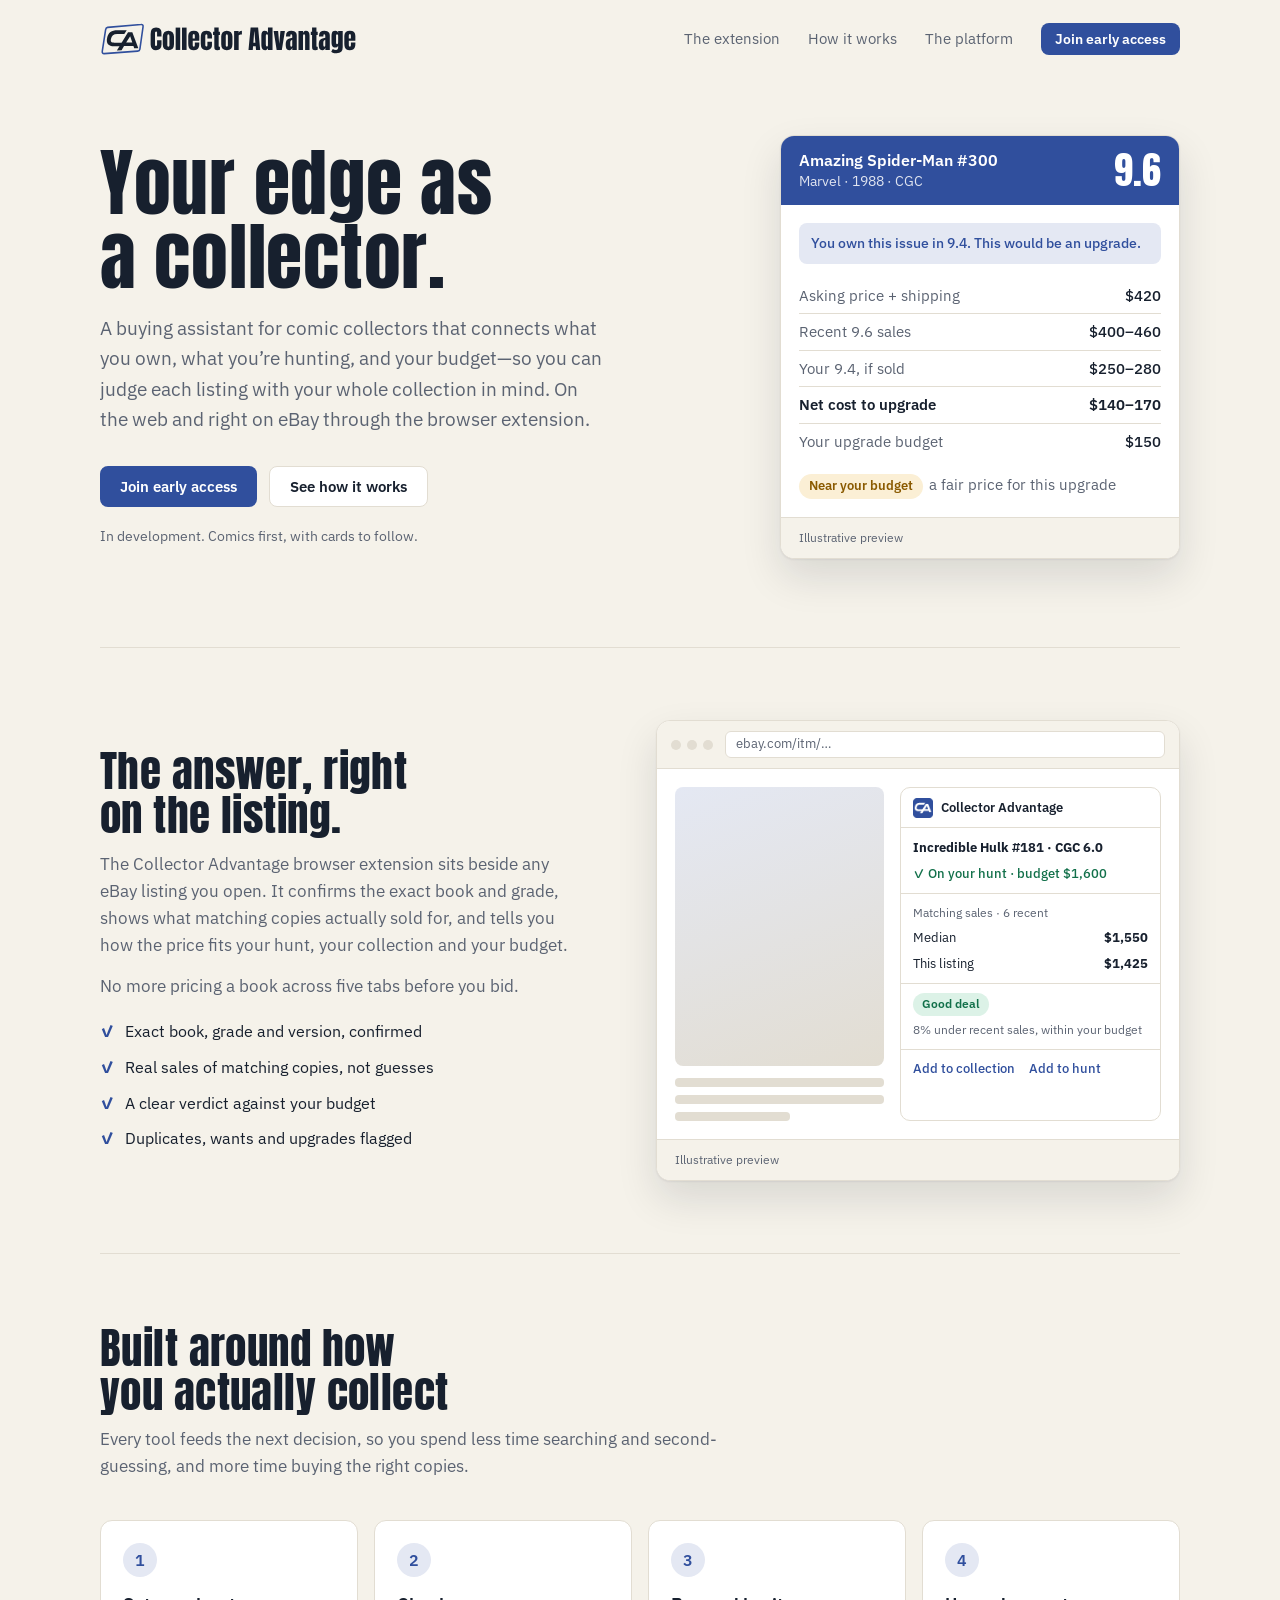
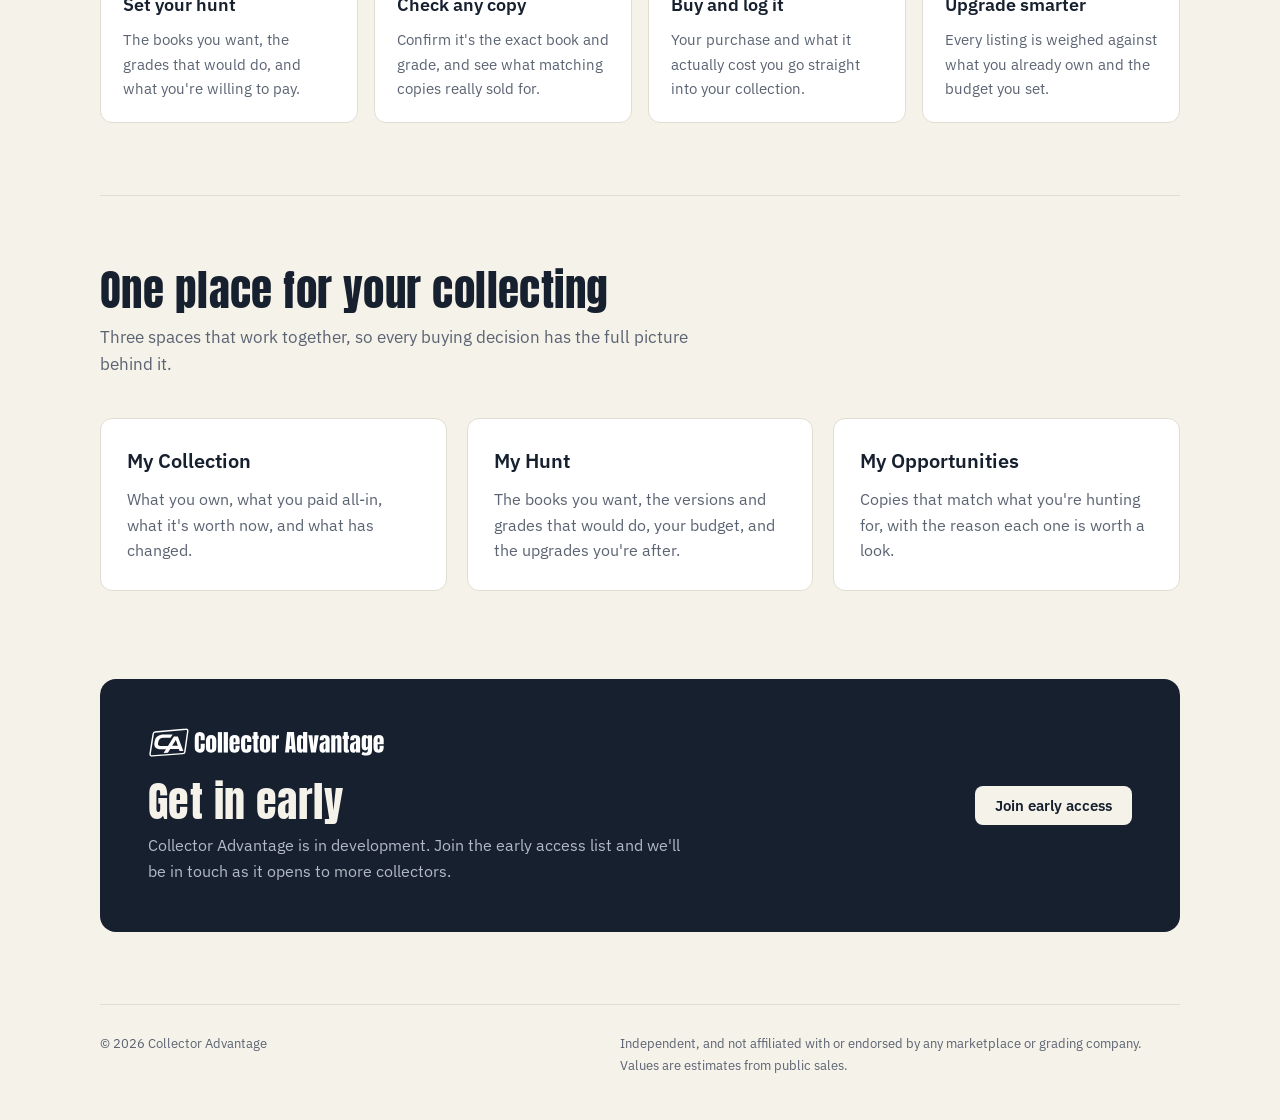
==== commit 093ce1d0: "Rename to Collector Advantage; v2 logos" ====
--- a/index.html
+++ b/index.html
@@ -3,7 +3,7 @@
 <head>
   <meta charset="utf-8">
   <meta name="viewport" content="width=device-width, initial-scale=1, viewport-fit=cover">
-  <title>Collector's Advantage</title>
+  <title>Collector Advantage</title>
   <meta name="description" content="A buying assistant for serious comic collectors. It knows what you own, what you're hunting, and whether a listing makes sense for you. In development.">
   <link rel="icon" href="brand/icons/favicon.ico" sizes="any">
   <link rel="apple-touch-icon" href="brand/icons/icon-180.png">
@@ -193,14 +193,14 @@
 <body>
   <div class="wrap">
     <nav aria-label="Main">
-      <a class="brand" href="/" aria-label="Collector’s Advantage home">
+      <a class="brand" href="/" aria-label="Collector Advantage home">
         <picture>
           <source media="(prefers-color-scheme: dark)" srcset="brand/logos/ca-logo-horizontal-white.svg">
-          <img class="logo-full" src="brand/logos/ca-logo-horizontal-primary.svg" alt="Collector’s Advantage" width="260" height="32">
+          <img class="logo-full" src="brand/logos/ca-logo-horizontal-primary.svg" alt="Collector Advantage" width="260" height="35">
         </picture>
         <picture>
           <source media="(prefers-color-scheme: dark)" srcset="brand/logos/ca-mark-white.svg">
-          <img class="logo-mark" src="brand/logos/ca-mark-primary.svg" alt="Collector’s Advantage" width="52" height="39">
+          <img class="logo-mark" src="brand/logos/ca-mark-primary.svg" alt="Collector Advantage" width="52" height="39">
         </picture>
       </a>
       <div class="nav-links">
@@ -246,7 +246,7 @@
       <div class="split">
         <div class="split-text">
           <h2 id="extension-title">The answer, right on the listing.</h2>
-          <p>The Collector's Advantage browser extension sits beside any eBay listing you open. It confirms the exact book and grade, shows what matching copies actually sold for, and tells you how the price fits your hunt, your collection and your budget.</p>
+          <p>The Collector Advantage browser extension sits beside any eBay listing you open. It confirms the exact book and grade, shows what matching copies actually sold for, and tells you how the price fits your hunt, your collection and your budget.</p>
           <p>No more pricing a book across five tabs before you bid.</p>
           <ul class="checks">
             <li>Exact book, grade and version, confirmed</li>
@@ -263,7 +263,7 @@
               <div class="ext-lines"><i></i><i></i><i class="short"></i></div>
             </div>
             <div class="ext-panel">
-              <div class="ext-head"><img src="brand/icons/icon-24.png" alt="" width="20" height="20">Collector's Advantage</div>
+              <div class="ext-head"><img src="brand/icons/icon-24.png" alt="" width="20" height="20">Collector Advantage</div>
               <div class="ext-sec"><b>Incredible Hulk #181 · CGC 6.0</b><div class="ext-ok">✓ On your hunt · budget $1,600</div></div>
               <div class="ext-sec"><div class="ext-m">Matching sales · 6 recent</div><div class="ext-row"><span>Median</span><b class="num">$1,550</b></div><div class="ext-row"><span>This listing</span><b class="num">$1,425</b></div></div>
               <div class="ext-sec"><span class="ext-pill">Good deal</span><div class="ext-m">8% under recent sales, within your budget</div></div>
@@ -303,16 +303,16 @@
     <section class="early" aria-labelledby="early-title">
       <div class="band">
         <div>
-          <img class="band-logo" src="brand/logos/ca-logo-horizontal-white.svg" alt="Collector’s Advantage" width="240" height="30">
+          <img class="band-logo" src="brand/logos/ca-logo-horizontal-white.svg" alt="Collector Advantage" width="240" height="32">
           <h2 id="early-title">Get in early</h2>
-          <p>Collector's Advantage is in development. Join the early access list and we'll be in touch as it opens to more collectors.</p>
+          <p>Collector Advantage is in development. Join the early access list and we'll be in touch as it opens to more collectors.</p>
         </div>
         <a class="btn btn-primary" href="mailto:hello@collectoradvantage.com?subject=Early%20access">Join early access</a>
       </div>
     </section>
 
     <footer>
-      <span>© 2026 Collector's Advantage</span>
+      <span>© 2026 Collector Advantage</span>
       <span class="legal">Independent, and not affiliated with or endorsed by any marketplace or grading company. Values are estimates from public sales.</span>
     </footer>
   </div>
--- a/brand/brand-tokens.css
+++ b/brand/brand-tokens.css
@@ -1,4 +1,4 @@
-/* Collector’s Advantage — original direction, v1 */
+/* Collector Advantage — original direction, v2 */
 :root {
   --ca-cobalt: #304F9D;
   --ca-ivory: #F5F2EA;
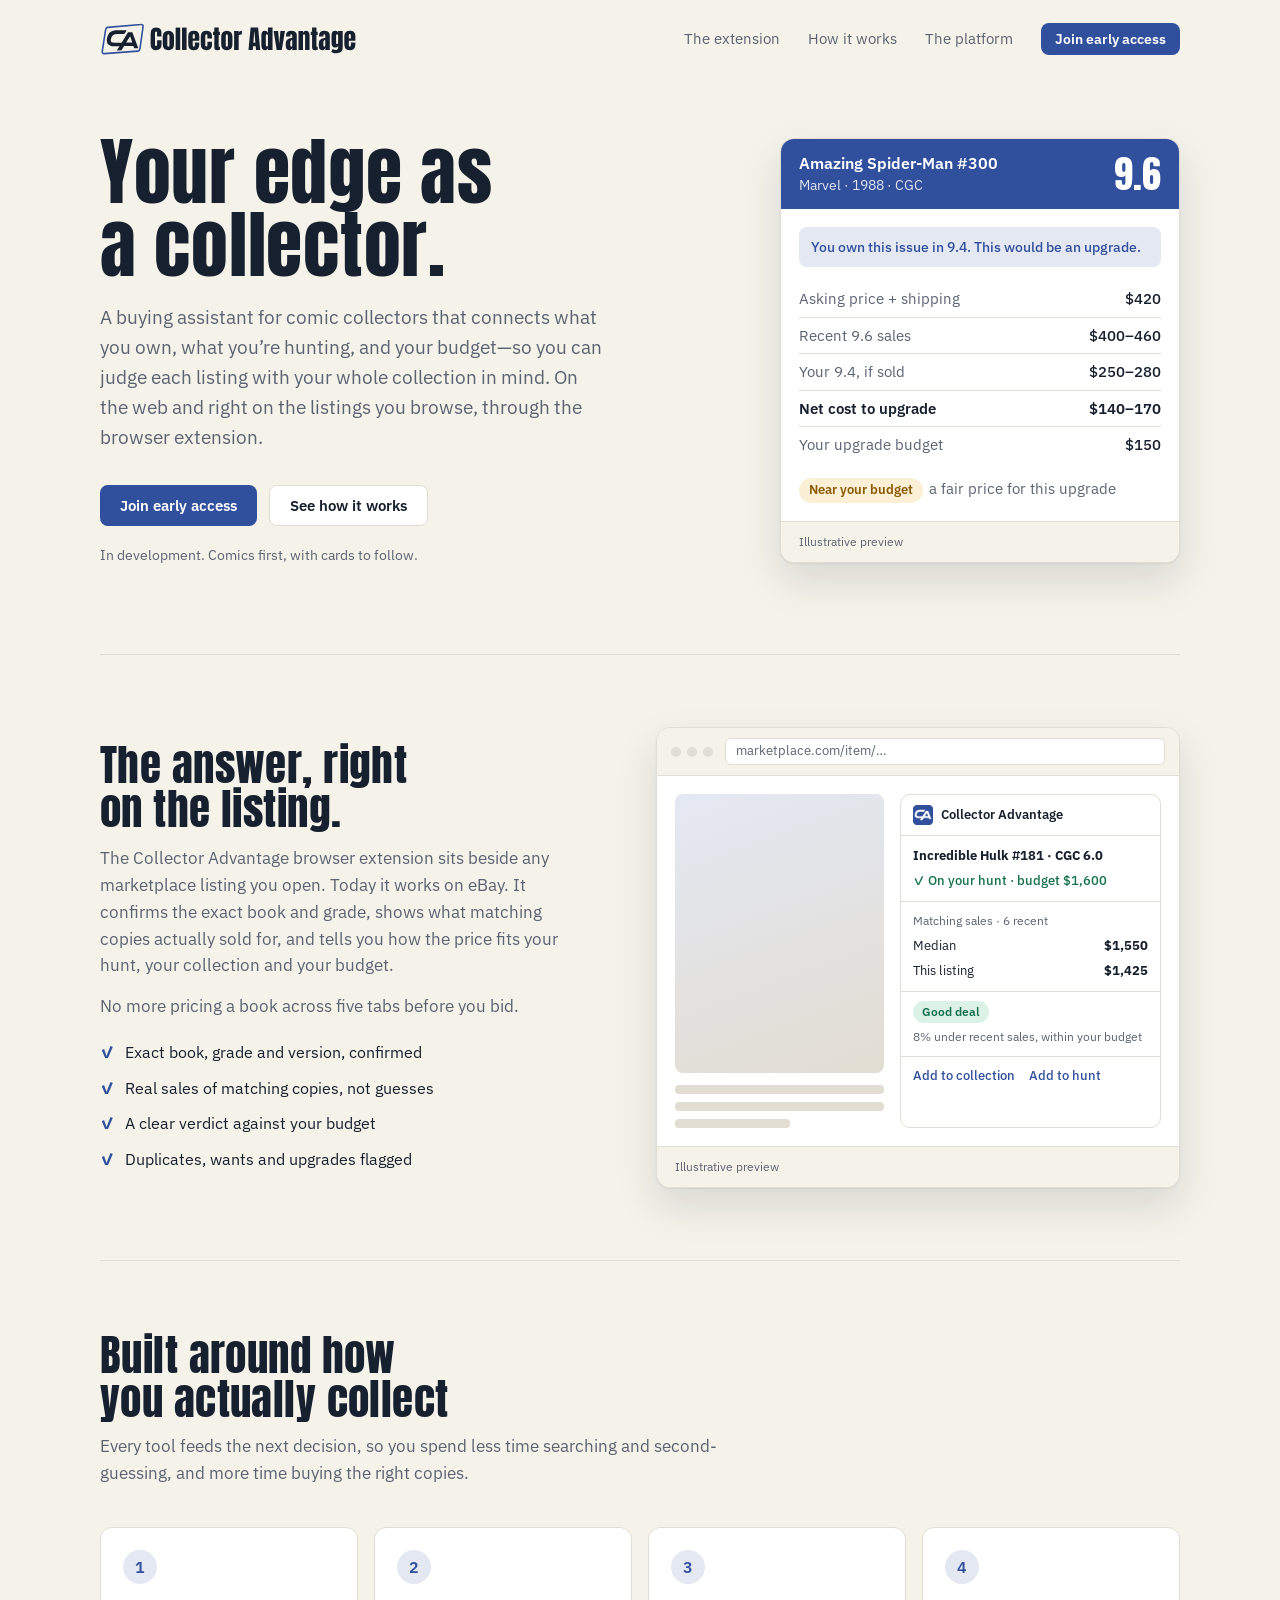
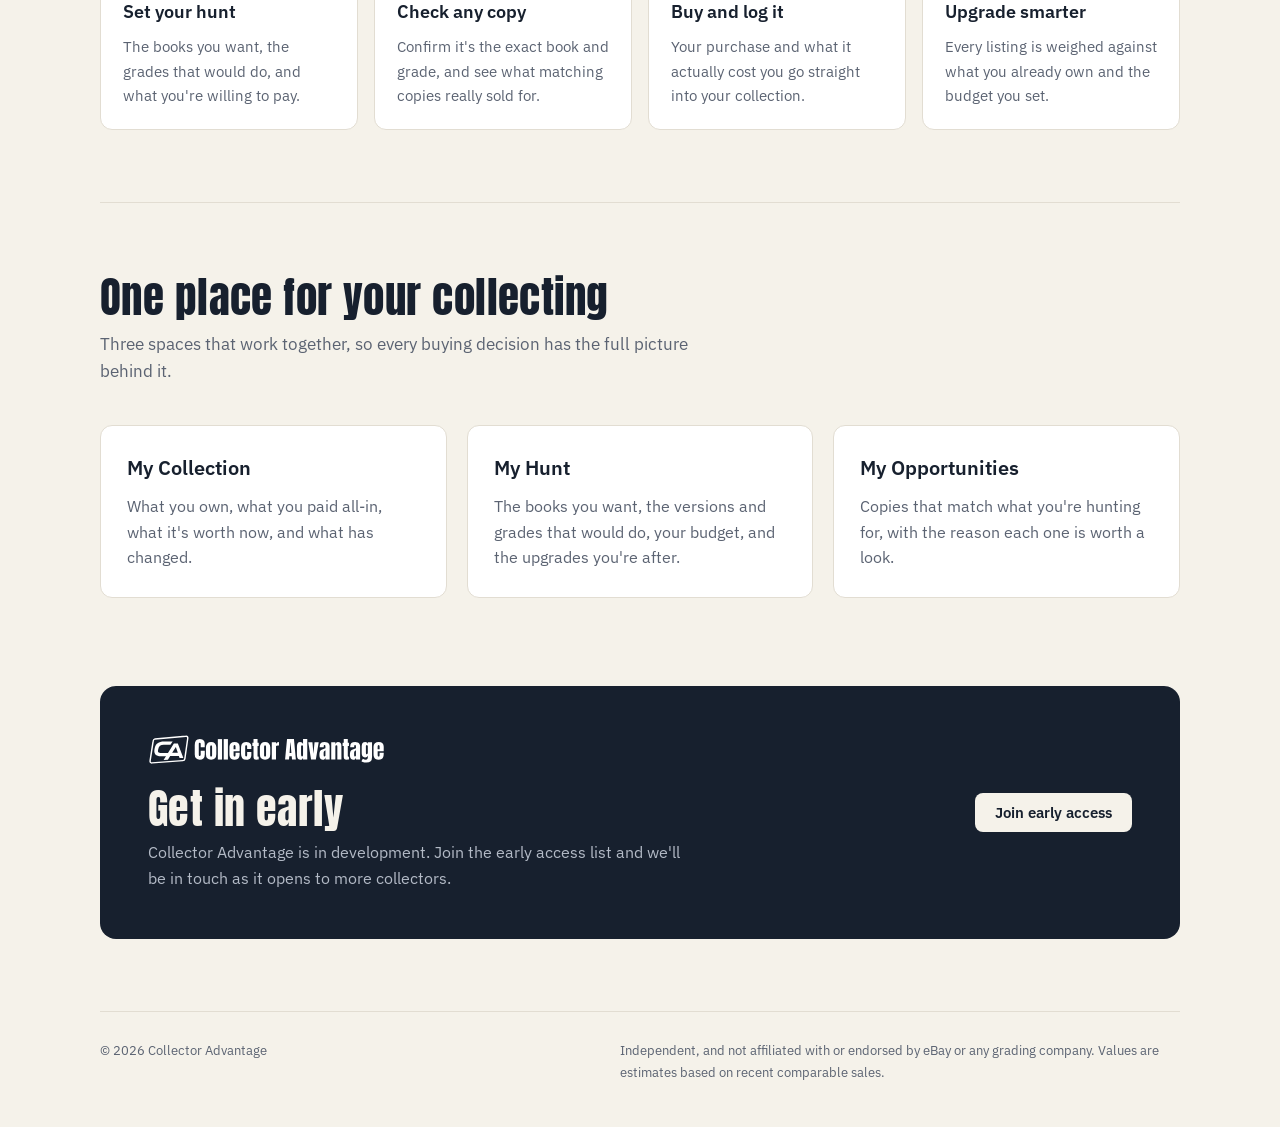
==== commit a675a924: "Landing copy: generic marketplace wording, one factual eBay mention, clearer disclaimer" ====
--- a/index.html
+++ b/index.html
@@ -214,7 +214,7 @@
     <header class="hero">
       <div>
         <h1>Your edge as a collector.</h1>
-        <p class="lede">A buying assistant for comic collectors that connects what you own, what you’re hunting, and your budget—so you can judge each listing with your whole collection in mind. On the web and right on eBay through the browser extension.</p>
+        <p class="lede">A buying assistant for comic collectors that connects what you own, what you’re hunting, and your budget—so you can judge each listing with your whole collection in mind. On the web and right on the listings you browse, through the browser extension.</p>
         <div class="actions">
           <a class="btn btn-primary" href="mailto:hello@collectoradvantage.com?subject=Early%20access">Join early access</a>
           <a class="btn btn-secondary" href="#how">See how it works</a>
@@ -246,7 +246,7 @@
       <div class="split">
         <div class="split-text">
           <h2 id="extension-title">The answer, right on the listing.</h2>
-          <p>The Collector Advantage browser extension sits beside any eBay listing you open. It confirms the exact book and grade, shows what matching copies actually sold for, and tells you how the price fits your hunt, your collection and your budget.</p>
+          <p>The Collector Advantage browser extension sits beside any marketplace listing you open. Today it works on eBay. It confirms the exact book and grade, shows what matching copies actually sold for, and tells you how the price fits your hunt, your collection and your budget.</p>
           <p>No more pricing a book across five tabs before you bid.</p>
           <ul class="checks">
             <li>Exact book, grade and version, confirmed</li>
@@ -256,7 +256,7 @@
           </ul>
         </div>
         <aside class="ext" aria-label="Preview of the browser extension on a listing">
-          <div class="ext-bar"><span class="ext-dots" aria-hidden="true"><i></i><i></i><i></i></span><span class="ext-url">ebay.com/itm/…</span></div>
+          <div class="ext-bar"><span class="ext-dots" aria-hidden="true"><i></i><i></i><i></i></span><span class="ext-url">marketplace.com/item/…</span></div>
           <div class="ext-body">
             <div class="ext-listing" aria-hidden="true">
               <div class="ext-photo"></div>
@@ -313,7 +313,7 @@
 
     <footer>
       <span>© 2026 Collector Advantage</span>
-      <span class="legal">Independent, and not affiliated with or endorsed by any marketplace or grading company. Values are estimates from public sales.</span>
+      <span class="legal">Independent, and not affiliated with or endorsed by eBay or any grading company. Values are estimates based on recent comparable sales.</span>
     </footer>
   </div>
 </body>
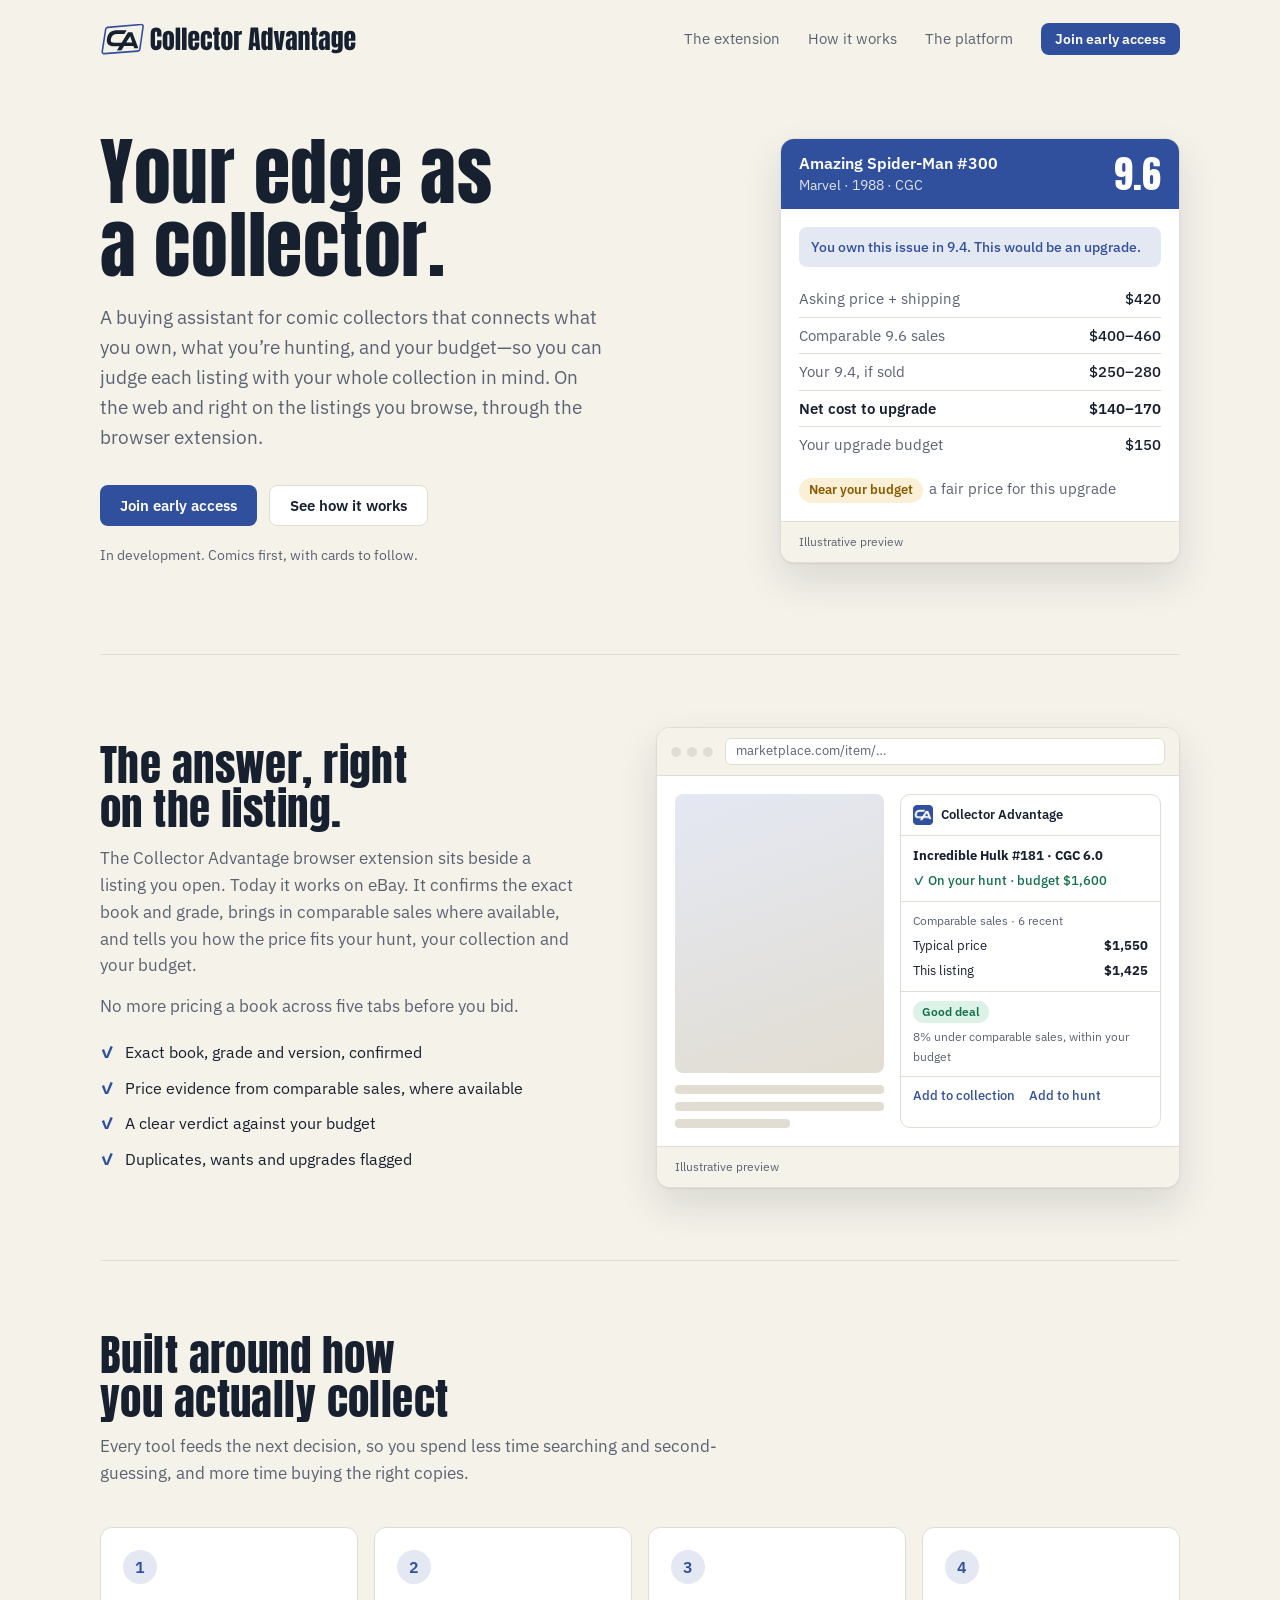
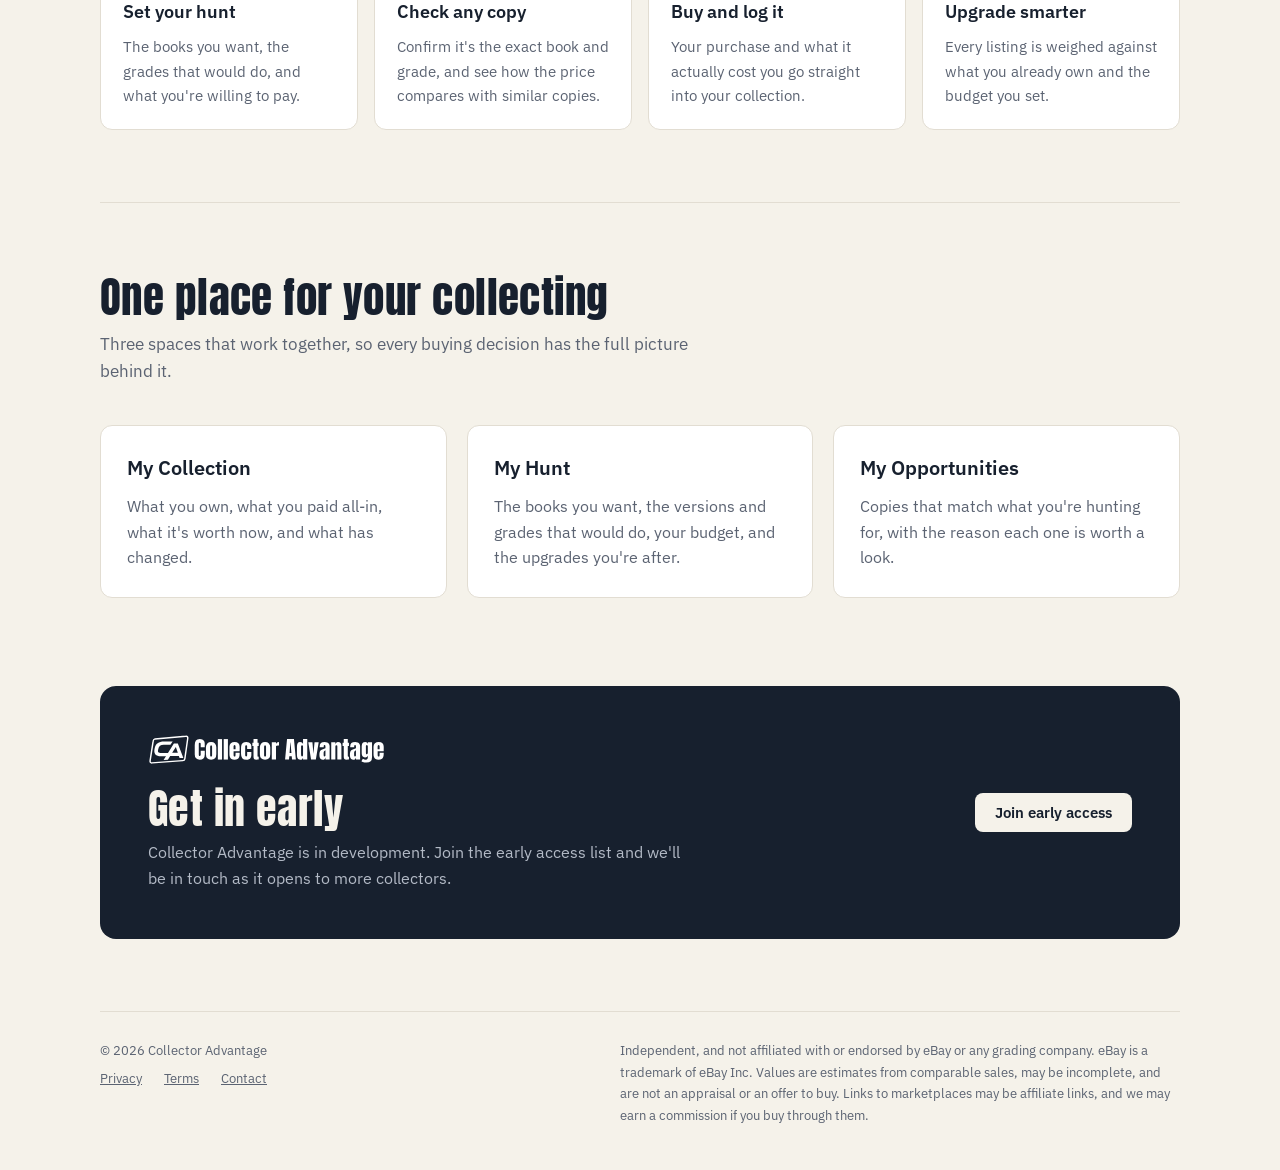
==== commit 9e4d6278: "Public site: privacy and terms pages, footer links, trademark and affiliate lines, softer sold-data " ====
--- a/index.html
+++ b/index.html
@@ -3,8 +3,16 @@
 <head>
   <meta charset="utf-8">
   <meta name="viewport" content="width=device-width, initial-scale=1, viewport-fit=cover">
-  <title>Collector Advantage</title>
+  <title>Collector Advantage · Your edge as a collector</title>
   <meta name="description" content="A buying assistant for serious comic collectors. It knows what you own, what you're hunting, and whether a listing makes sense for you. In development.">
+  <link rel="canonical" href="https://collectoradvantage.com/">
+  <meta property="og:type" content="website">
+  <meta property="og:site_name" content="Collector Advantage">
+  <meta property="og:title" content="Collector Advantage · Your edge as a collector">
+  <meta property="og:description" content="A buying assistant for comic collectors that connects what you own, what you're hunting, and your budget. In development.">
+  <meta property="og:url" content="https://collectoradvantage.com/">
+  <meta property="og:image" content="https://collectoradvantage.com/brand/icons/icon-180.png">
+  <meta name="twitter:card" content="summary">
   <link rel="icon" href="brand/icons/favicon.ico" sizes="any">
   <link rel="apple-touch-icon" href="brand/icons/icon-180.png">
   <link rel="stylesheet" href="brand/brand-tokens.css">
@@ -171,6 +179,9 @@
 
     footer { padding-block: 28px 44px; border-top: 1px solid var(--line); color: var(--muted); font-size: .84rem; display: flex; flex-wrap: wrap; justify-content: space-between; gap: 8px 32px; }
     footer .legal { max-width: 70ch; }
+    footer .fleft { display: grid; gap: 6px; align-content: start; }
+    footer .fnav { display: flex; gap: 16px; padding: 0; }
+    footer .fnav a { color: var(--muted); }
 
     @media (max-width: 960px) {
       .steps { grid-template-columns: repeat(2, minmax(0, 1fr)); }
@@ -231,7 +242,7 @@
           <div class="owned">You own this issue in 9.4. This would be an upgrade.</div>
           <dl class="kv">
             <dt>Asking price + shipping</dt><dd>$420</dd>
-            <dt>Recent 9.6 sales</dt><dd>$400–460</dd>
+            <dt>Comparable 9.6 sales</dt><dd>$400–460</dd>
             <dt>Your 9.4, if sold</dt><dd>$250–280</dd>
             <dt class="total">Net cost to upgrade</dt><dd class="total">$140–170</dd>
             <dt>Your upgrade budget</dt><dd>$150</dd>
@@ -246,11 +257,11 @@
       <div class="split">
         <div class="split-text">
           <h2 id="extension-title">The answer, right on the listing.</h2>
-          <p>The Collector Advantage browser extension sits beside any marketplace listing you open. Today it works on eBay. It confirms the exact book and grade, shows what matching copies actually sold for, and tells you how the price fits your hunt, your collection and your budget.</p>
+          <p>The Collector Advantage browser extension sits beside a listing you open. Today it works on eBay. It confirms the exact book and grade, brings in comparable sales where available, and tells you how the price fits your hunt, your collection and your budget.</p>
           <p>No more pricing a book across five tabs before you bid.</p>
           <ul class="checks">
             <li>Exact book, grade and version, confirmed</li>
-            <li>Real sales of matching copies, not guesses</li>
+            <li>Price evidence from comparable sales, where available</li>
             <li>A clear verdict against your budget</li>
             <li>Duplicates, wants and upgrades flagged</li>
           </ul>
@@ -265,8 +276,8 @@
             <div class="ext-panel">
               <div class="ext-head"><img src="brand/icons/icon-24.png" alt="" width="20" height="20">Collector Advantage</div>
               <div class="ext-sec"><b>Incredible Hulk #181 · CGC 6.0</b><div class="ext-ok">✓ On your hunt · budget $1,600</div></div>
-              <div class="ext-sec"><div class="ext-m">Matching sales · 6 recent</div><div class="ext-row"><span>Median</span><b class="num">$1,550</b></div><div class="ext-row"><span>This listing</span><b class="num">$1,425</b></div></div>
-              <div class="ext-sec"><span class="ext-pill">Good deal</span><div class="ext-m">8% under recent sales, within your budget</div></div>
+              <div class="ext-sec"><div class="ext-m">Comparable sales · 6 recent</div><div class="ext-row"><span>Typical price</span><b class="num">$1,550</b></div><div class="ext-row"><span>This listing</span><b class="num">$1,425</b></div></div>
+              <div class="ext-sec"><span class="ext-pill">Good deal</span><div class="ext-m">8% under comparable sales, within your budget</div></div>
               <div class="ext-actions"><span>Add to collection</span><span>Add to hunt</span></div>
             </div>
           </div>
@@ -282,7 +293,7 @@
       </div>
       <ol class="steps">
         <li><h3>Set your hunt</h3><p>The books you want, the grades that would do, and what you're willing to pay.</p></li>
-        <li><h3>Check any copy</h3><p>Confirm it's the exact book and grade, and see what matching copies really sold for.</p></li>
+        <li><h3>Check any copy</h3><p>Confirm it's the exact book and grade, and see how the price compares with similar copies.</p></li>
         <li><h3>Buy and log it</h3><p>Your purchase and what it actually cost you go straight into your collection.</p></li>
         <li><h3>Upgrade smarter</h3><p>Every listing is weighed against what you already own and the budget you set.</p></li>
       </ol>
@@ -312,8 +323,15 @@
     </section>
 
     <footer>
-      <span>© 2026 Collector Advantage</span>
-      <span class="legal">Independent, and not affiliated with or endorsed by eBay or any grading company. Values are estimates based on recent comparable sales.</span>
+      <div class="fleft">
+        <span>© 2026 Collector Advantage</span>
+        <nav class="fnav" aria-label="Legal">
+          <a href="privacy.html">Privacy</a>
+          <a href="terms.html">Terms</a>
+          <a href="mailto:hello@collectoradvantage.com">Contact</a>
+        </nav>
+      </div>
+      <span class="legal">Independent, and not affiliated with or endorsed by eBay or any grading company. eBay is a trademark of eBay Inc. Values are estimates from comparable sales, may be incomplete, and are not an appraisal or an offer to buy. Links to marketplaces may be affiliate links, and we may earn a commission if you buy through them.</span>
     </footer>
   </div>
 </body>
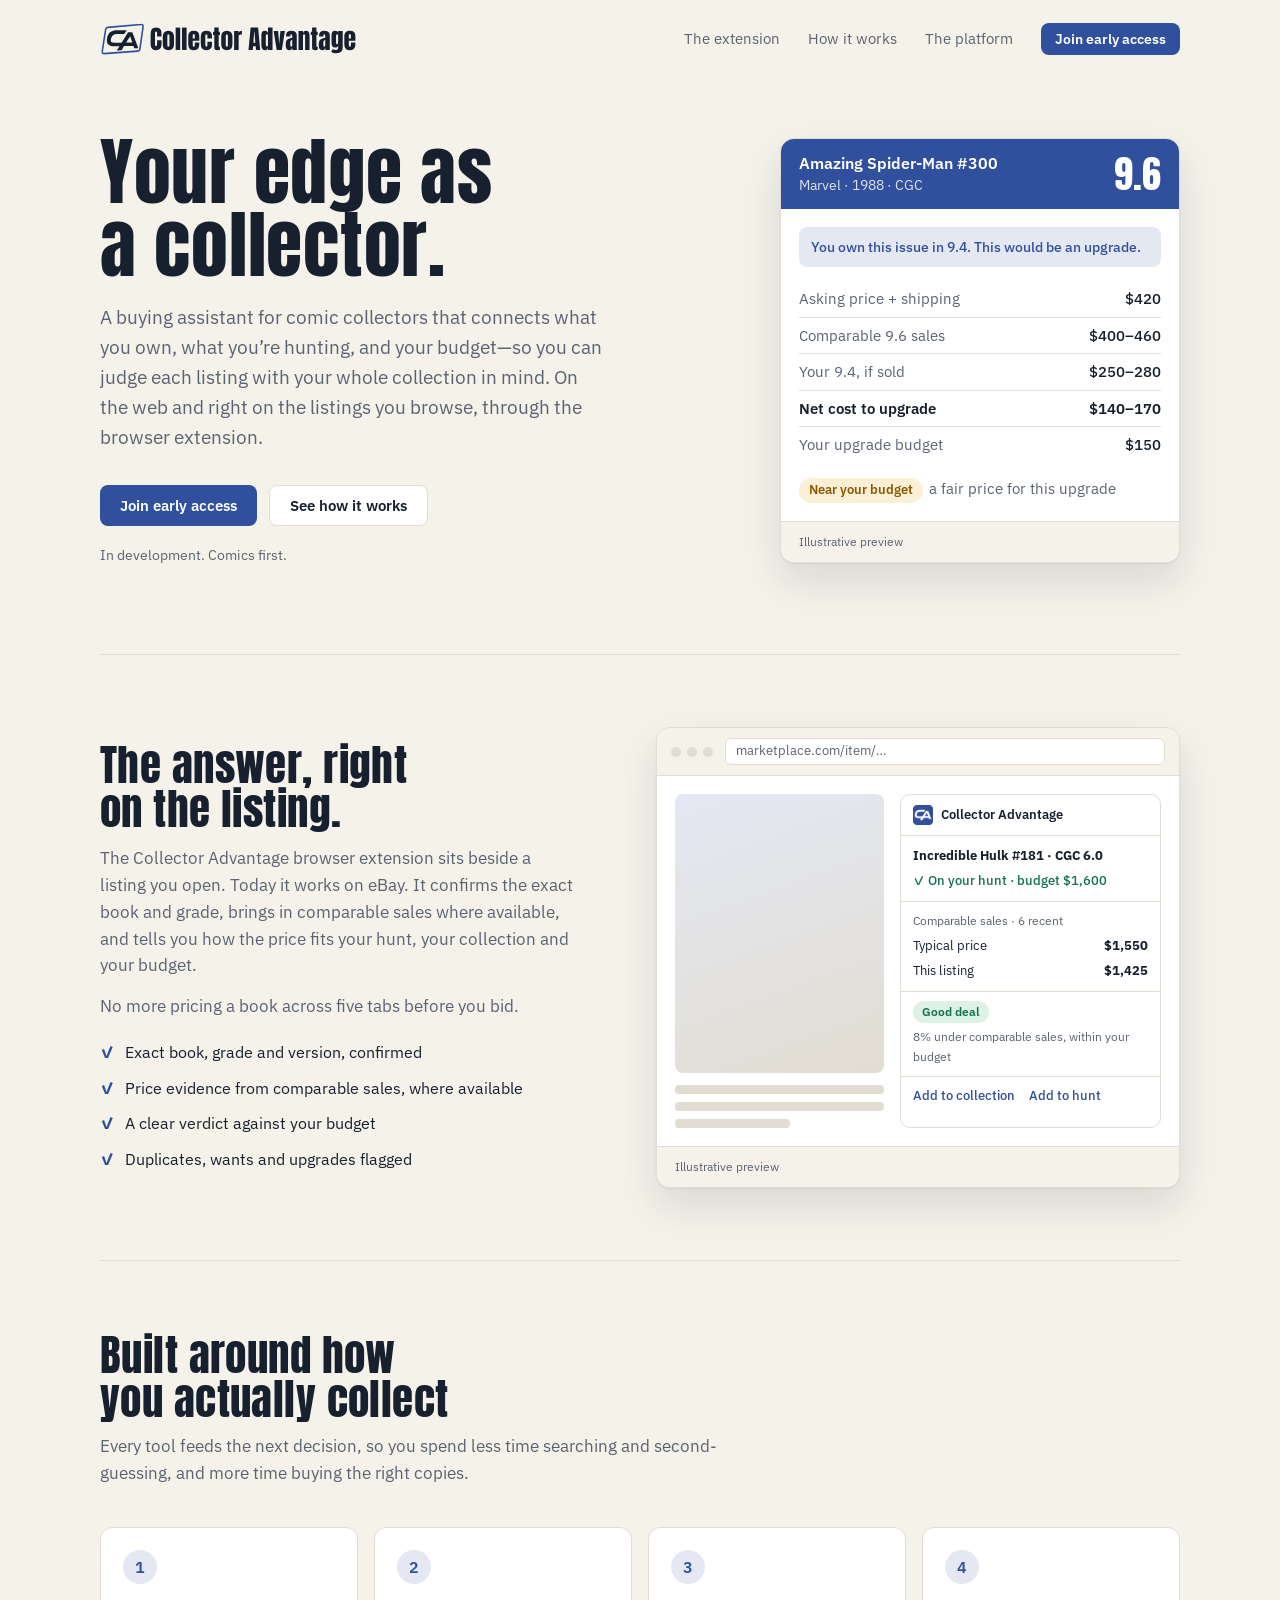
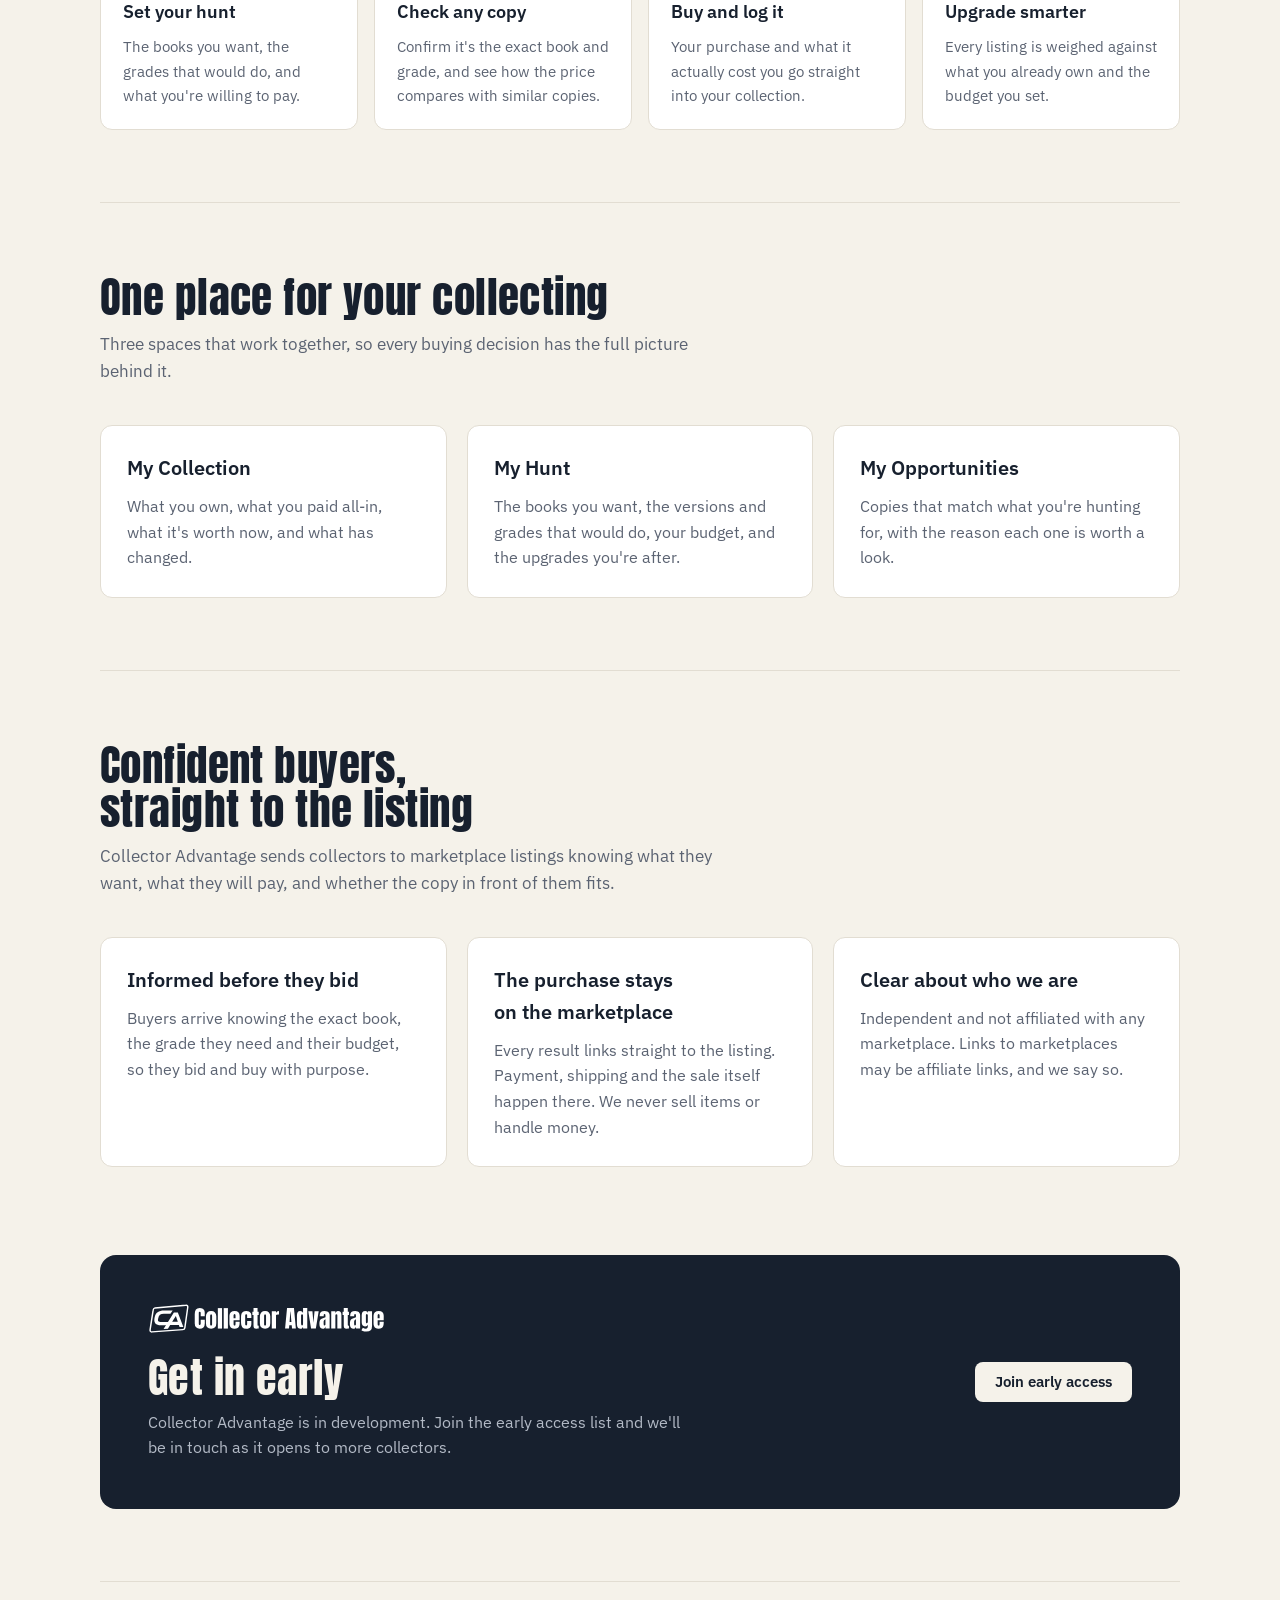
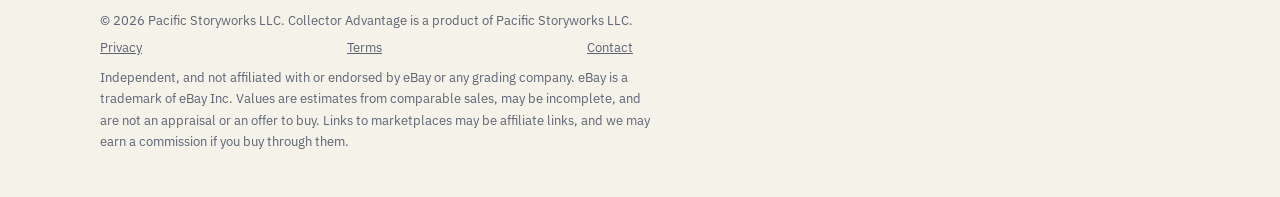
==== commit ac494874: "Public site: name Pacific Storyworks LLC, add buyer-value section, comics-only note" ====
--- a/index.html
+++ b/index.html
@@ -230,7 +230,7 @@
           <a class="btn btn-primary" href="mailto:hello@collectoradvantage.com?subject=Early%20access">Join early access</a>
           <a class="btn btn-secondary" href="#how">See how it works</a>
         </div>
-        <p class="note">In development. Comics first, with cards to follow.</p>
+        <p class="note">In development. Comics first.</p>
       </div>
 
       <aside class="slab" aria-label="Preview of an upgrade check">
@@ -311,6 +311,18 @@
       </div>
     </section>
 
+    <section id="buyers" aria-labelledby="buyers-title">
+      <div class="section-head">
+        <h2 id="buyers-title">Confident buyers, straight to the listing</h2>
+        <p>Collector Advantage sends collectors to marketplace listings knowing what they want, what they will pay, and whether the copy in front of them fits.</p>
+      </div>
+      <div class="areas">
+        <div class="area"><h3>Informed before they bid</h3><p>Buyers arrive knowing the exact book, the grade they need and their budget, so they bid and buy with purpose.</p></div>
+        <div class="area"><h3>The purchase stays on the marketplace</h3><p>Every result links straight to the listing. Payment, shipping and the sale itself happen there. We never sell items or handle money.</p></div>
+        <div class="area"><h3>Clear about who we are</h3><p>Independent and not affiliated with any marketplace. Links to marketplaces may be affiliate links, and we say so.</p></div>
+      </div>
+    </section>
+
     <section class="early" aria-labelledby="early-title">
       <div class="band">
         <div>
@@ -324,7 +336,7 @@
 
     <footer>
       <div class="fleft">
-        <span>© 2026 Collector Advantage</span>
+        <span>© 2026 Pacific Storyworks LLC. Collector Advantage is a product of Pacific Storyworks LLC.</span>
         <nav class="fnav" aria-label="Legal">
           <a href="privacy.html">Privacy</a>
           <a href="terms.html">Terms</a>
